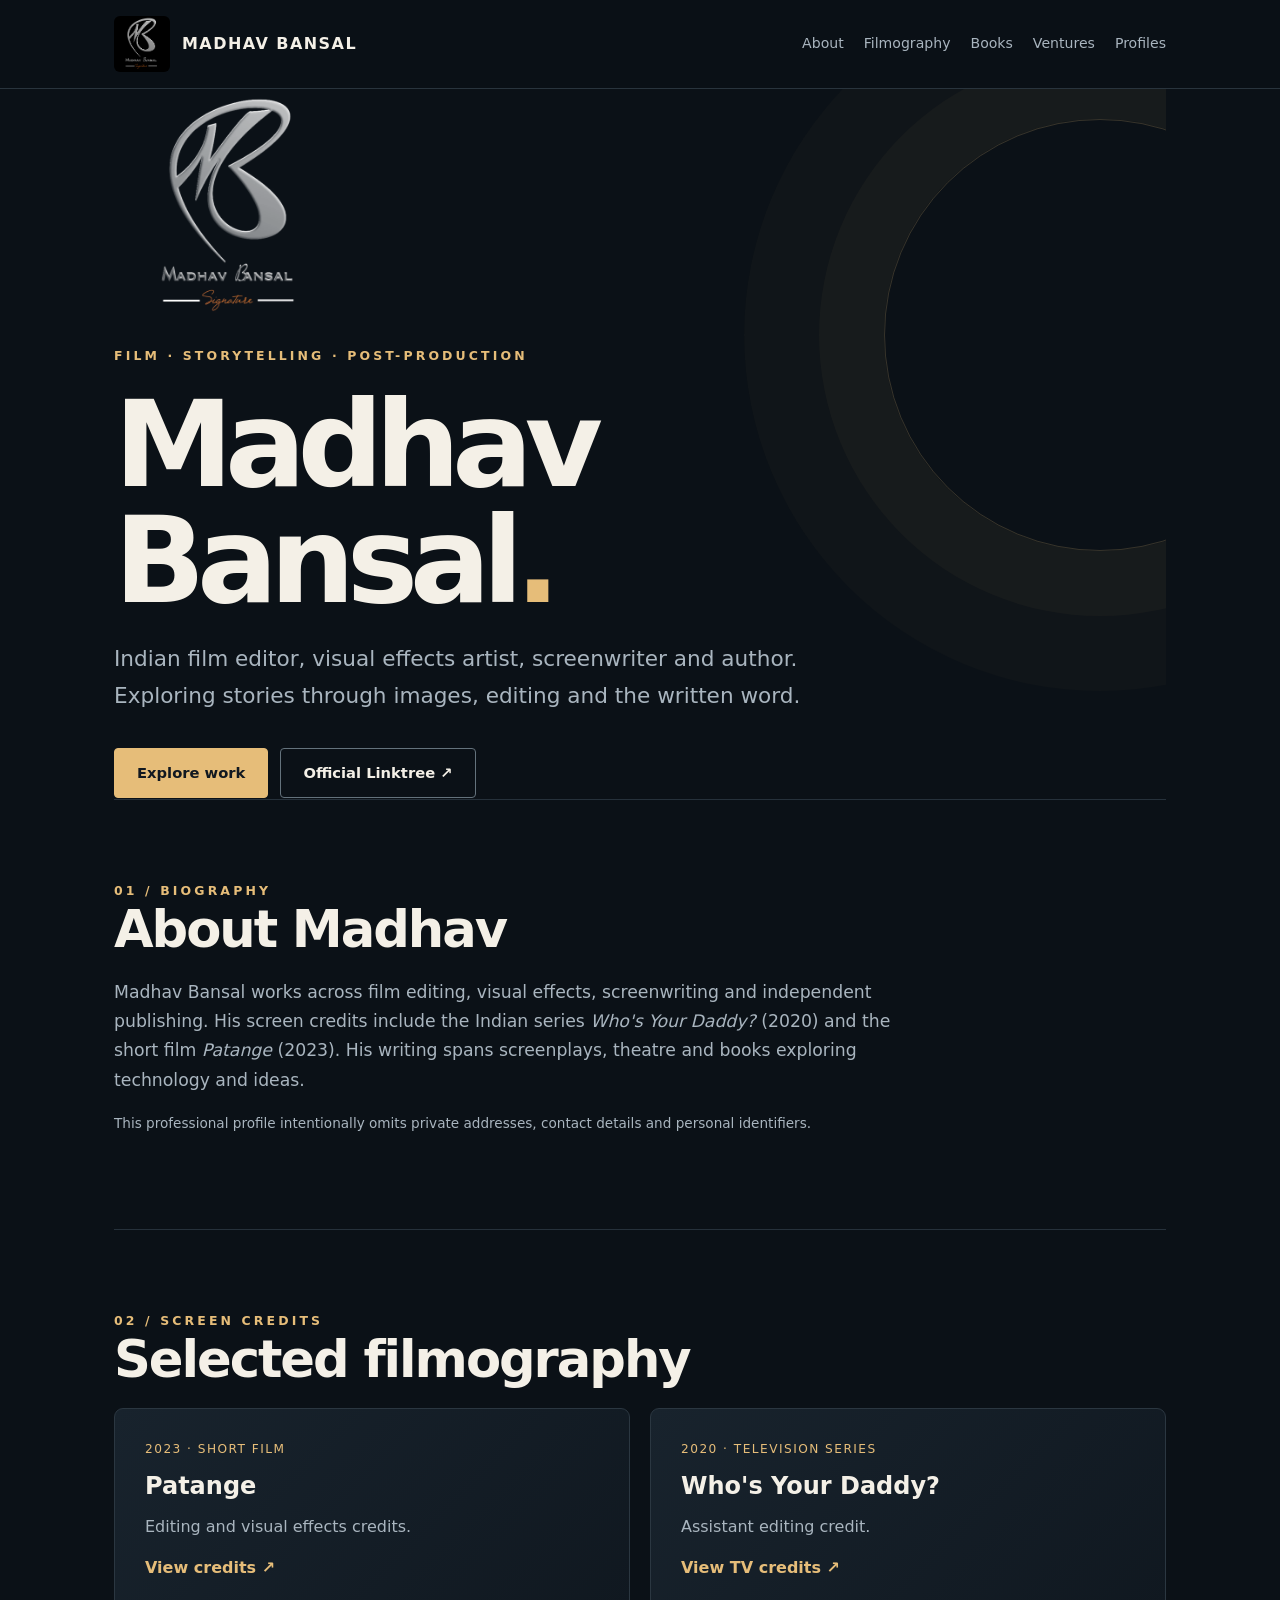
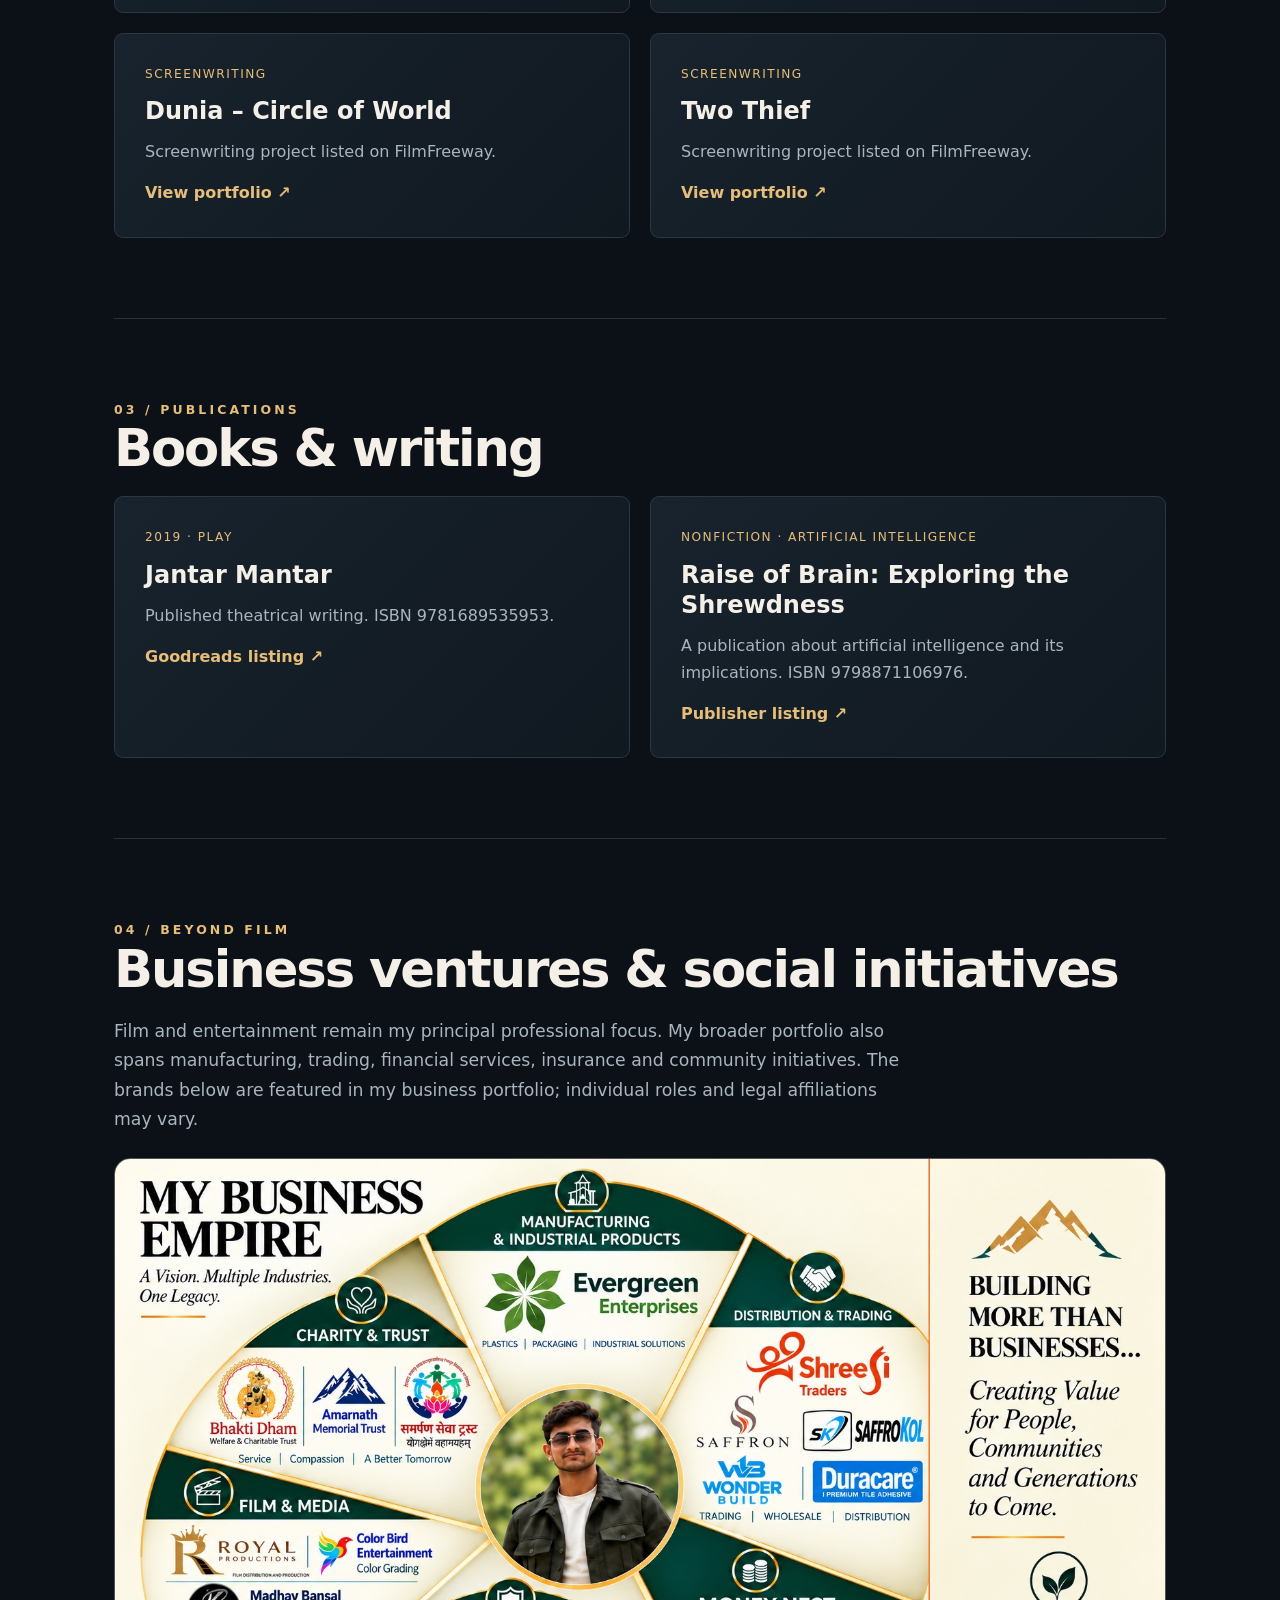
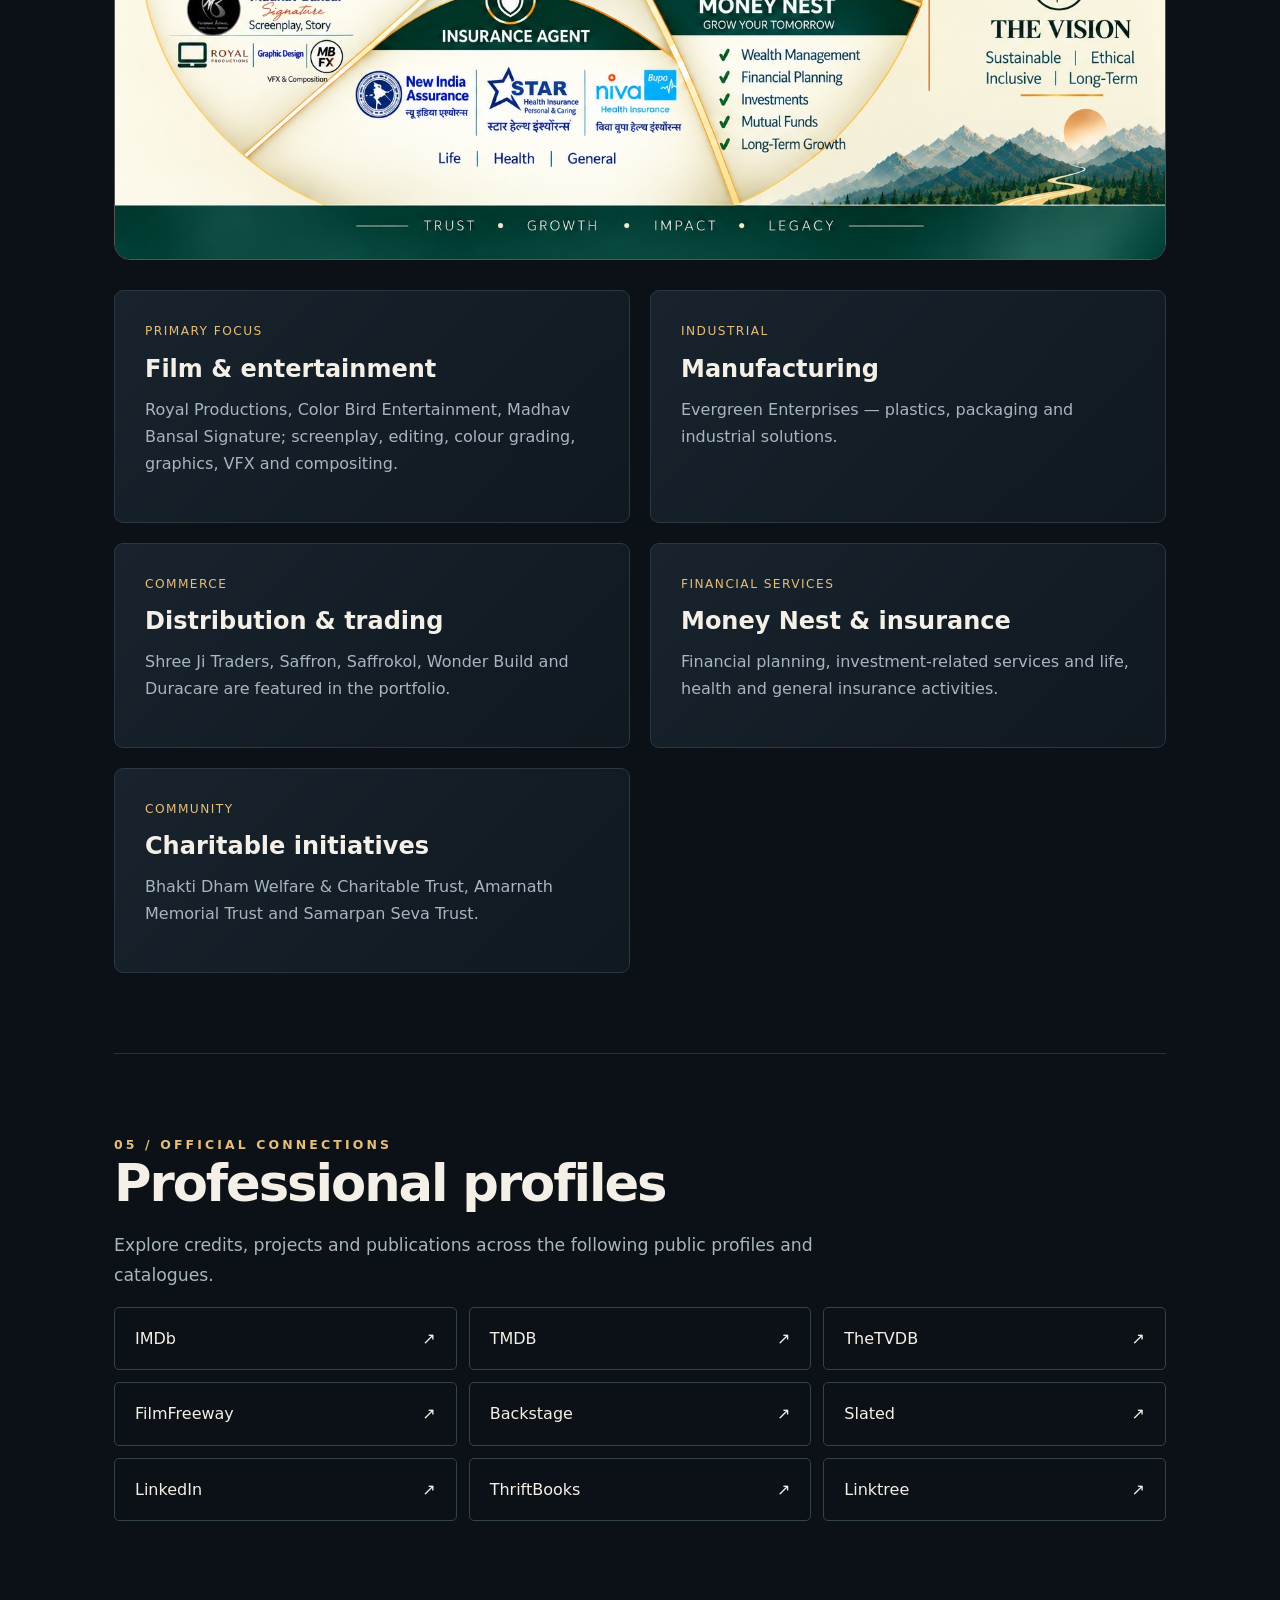
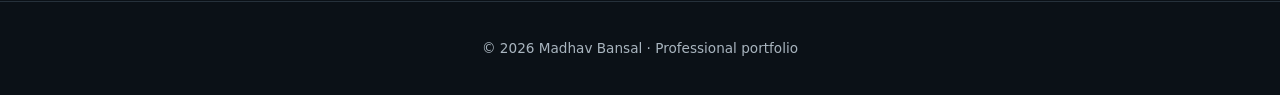
==== index.html @ 97512f1c "Publish Madhav Bansal professional website" ====
<!doctype html><html lang="en"><head><meta charset="utf-8"><meta name="viewport" content="width=device-width, initial-scale=1"><meta name="theme-color" content="#10151b"><meta name="description" content="Madhav Bansal is an Indian film editor, visual effects artist, screenwriter and author. Explore selected screen credits, books and professional profiles."><link rel="icon" type="image/webp" href="madhav-bansal-logo.webp"><meta property="og:image" content="madhav-bansal-logo.webp"><title>Madhav Bansal | Film Editor, VFX Artist & Author</title><meta property="og:title" content="Madhav Bansal | Film Editor & Author"><meta property="og:description" content="Official professional portfolio: filmography, writing, books and credits."><meta property="og:type" content="profile"><script type="application/ld+json">{"@context":"https://schema.org","@type":"ProfilePage","mainEntity":{"@type":"Person","name":"Madhav Bansal","description":"Indian film editor, visual effects artist, screenwriter and author","jobTitle":["Film Editor","Visual Effects Artist","Screenwriter","Author"],"sameAs":["https://linktr.ee/madhavbansal999","https://www.imdb.com/name/nm9398041/","https://www.themoviedb.org/person/4322766-madhav-bansal","https://thetvdb.com/people/9118574-madhav-bansal","https://filmfreeway.com/Madhavbansal999?preview=public","https://www.backstage.com/crew/madhavbansal999/","https://www.slated.com/people/108681","https://in.linkedin.com/in/madhavbansal999"]}}</script><style>:root{color-scheme:dark;--bg:#0b1117;--surface:#141d26;--ink:#f4f0e7;--muted:#a9b5bf;--gold:#e6bd79}*{box-sizing:border-box}html{scroll-behavior:smooth}body{margin:0;background:var(--bg);color:var(--ink);font-family:Inter,ui-sans-serif,system-ui,-apple-system,Segoe UI,sans-serif;line-height:1.7}a{color:inherit}header{border-bottom:1px solid #29343d;position:sticky;top:0;background:#0b1117ed;backdrop-filter:blur(14px);z-index:5}.nav{max-width:1100px;margin:auto;padding:16px 24px;display:flex;justify-content:space-between;align-items:center;gap:16px}.brand{font-weight:800;letter-spacing:.09em;text-decoration:none}.navlinks{display:flex;gap:20px;flex-wrap:wrap}.navlinks a{font-size:.88rem;text-decoration:none;color:var(--muted)}.navlinks a:hover,.link:hover{color:var(--gold)}main{max-width:1100px;margin:auto;padding:0 24px}.hero{min-height:610px;display:flex;align-items:center;position:relative;overflow:hidden}.hero:before{content:'';position:absolute;width:430px;height:430px;right:-150px;top:30px;border:1px solid #e6bd7933;border-radius:50%;box-shadow:0 0 0 65px #e6bd7909,0 0 0 140px #e6bd7905}.hero-content{position:relative;max-width:800px}.eyebrow{color:var(--gold);font-size:.78rem;letter-spacing:.25em;text-transform:uppercase;font-weight:700}h1{font-size:clamp(3.8rem,10vw,7.5rem);line-height:.97;letter-spacing:-.07em;margin:20px 0}h2{font-size:clamp(2rem,5vw,3.2rem);letter-spacing:-.04em;line-height:1.1;margin:0 0 20px}.lead{font-size:clamp(1.1rem,2vw,1.35rem);color:var(--muted);max-width:690px}.actions{display:flex;gap:12px;flex-wrap:wrap;margin-top:34px}.btn{display:inline-block;border:1px solid var(--gold);padding:11px 22px;border-radius:4px;text-decoration:none;font-weight:700;font-size:.92rem;background:var(--gold);color:#111820}.btn.secondary{background:transparent;color:var(--ink);border-color:#64727c}.section{padding:80px 0;border-top:1px solid #26313b}.intro{max-width:790px;color:var(--muted);font-size:1.08rem}.grid{display:grid;grid-template-columns:repeat(2,minmax(0,1fr));gap:20px}.card{padding:30px;border:1px solid #2b3741;background:linear-gradient(135deg,#18232d,#101820);border-radius:9px}.card .tag{font-size:.76rem;color:var(--gold);letter-spacing:.12em;text-transform:uppercase}.card h3{font-size:1.5rem;line-height:1.25;margin:12px 0}.card p{color:var(--muted);margin:0 0 14px}.link{color:var(--gold);text-decoration:none;font-weight:650}.profiles{display:grid;grid-template-columns:repeat(3,1fr);gap:12px}.profile{padding:17px 20px;border:1px solid #35414b;border-radius:5px;text-decoration:none;display:flex;justify-content:space-between;gap:8px}.profile:hover{border-color:var(--gold)}footer{padding:35px 24px;text-align:center;color:var(--muted);border-top:1px solid #26313b;font-size:.85rem}.note{font-size:.85rem;color:var(--muted)}@media(max-width:700px){.nav{align-items:flex-start;flex-direction:column}.navlinks{gap:12px}.hero{min-height:540px}.grid,.profiles{grid-template-columns:1fr}.section{padding:58px 0}.card{padding:22px}}.brand{display:flex;align-items:center;gap:12px}.nav-logo{width:56px;height:56px;object-fit:contain;border-radius:6px}.hero-logo{width:clamp(145px,24vw,235px);height:auto;display:block;margin-bottom:20px;mix-blend-mode:screen}.hero{min-height:710px}@media(max-width:700px){.hero{min-height:650px}.nav-logo{width:46px;height:46px}} </style></head><body><header><nav class="nav" aria-label="Main navigation"><a class="brand" href="#home"><img src="madhav-bansal-logo.webp" alt="Madhav Bansal signature logo" class="nav-logo"> <span>MADHAV BANSAL</span></a><div class="navlinks"><a href="#about">About</a><a href="#filmography">Filmography</a><a href="#books">Books</a><a href="#ventures">Ventures</a><a href="#profiles">Profiles</a></div></nav></header><main><section class="hero" id="home"><div class="hero-content"><img class="hero-logo" src="madhav-bansal-logo.webp" alt="Madhav Bansal official silver signature emblem"><div class="eyebrow">Film · Storytelling · Post-production</div><h1>Madhav<br>Bansal<span style="color:var(--gold)">.</span></h1><p class="lead">Indian film editor, visual effects artist, screenwriter and author. Exploring stories through images, editing and the written word.</p><div class="actions"><a class="btn" href="#filmography">Explore work</a><a class="btn secondary" href="https://linktr.ee/madhavbansal999" target="_blank" rel="noopener noreferrer">Official Linktree ↗</a></div></div></section><section class="section" id="about"><div class="eyebrow">01 / Biography</div><h2>About Madhav</h2><p class="intro">Madhav Bansal works across film editing, visual effects, screenwriting and independent publishing. His screen credits include the Indian series <em>Who's Your Daddy?</em> (2020) and the short film <em>Patange</em> (2023). His writing spans screenplays, theatre and books exploring technology and ideas.</p><p class="note">This professional profile intentionally omits private addresses, contact details and personal identifiers.</p></section><section class="section" id="filmography"><div class="eyebrow">02 / Screen credits</div><h2>Selected filmography</h2><div class="grid"><article class="card"><div class="tag">2023 · Short film</div><h3>Patange</h3><p>Editing and visual effects credits.</p><a class="link" href="https://www.imdb.com/name/nm9398041/" target="_blank" rel="noopener noreferrer">View credits ↗</a></article><article class="card"><div class="tag">2020 · Television series</div><h3>Who's Your Daddy?</h3><p>Assistant editing credit.</p><a class="link" href="https://thetvdb.com/people/9118574-madhav-bansal" target="_blank" rel="noopener noreferrer">View TV credits ↗</a></article><article class="card"><div class="tag">Screenwriting</div><h3>Dunia – Circle of World</h3><p>Screenwriting project listed on FilmFreeway.</p><a class="link" href="https://filmfreeway.com/Madhavbansal999?preview=public" target="_blank" rel="noopener noreferrer">View portfolio ↗</a></article><article class="card"><div class="tag">Screenwriting</div><h3>Two Thief</h3><p>Screenwriting project listed on FilmFreeway.</p><a class="link" href="https://filmfreeway.com/Madhavbansal999?preview=public" target="_blank" rel="noopener noreferrer">View portfolio ↗</a></article></div></section><section class="section" id="books"><div class="eyebrow">03 / Publications</div><h2>Books & writing</h2><div class="grid"><article class="card"><div class="tag">2019 · Play</div><h3>Jantar Mantar</h3><p>Published theatrical writing. ISBN 9781689535953.</p><a class="link" href="https://www.goodreads.com/book/show/98944821-jantar-mantar" target="_blank" rel="noopener noreferrer">Goodreads listing ↗</a></article><article class="card"><div class="tag">Nonfiction · Artificial intelligence</div><h3>Raise of Brain: Exploring the Shrewdness</h3><p>A publication about artificial intelligence and its implications. ISBN 9798871106976.</p><a class="link" href="https://www.lulu.com/shop/madhav-bansal-and-madhav-bansal/raise-of-brain/paperback/product-65rk7vm.html" target="_blank" rel="noopener noreferrer">Publisher listing ↗</a></article></div></section><section class="section" id="ventures"><div class="eyebrow">04 / Beyond film</div><h2>Business ventures &amp; social initiatives</h2><p class="intro">Film and entertainment remain my principal professional focus. My broader portfolio also spans manufacturing, trading, financial services, insurance and community initiatives. The brands below are featured in my business portfolio; individual roles and legal affiliations may vary.</p><img src="business-portfolio.jpg" alt="Madhav Bansal business portfolio overview, including film and entertainment, manufacturing, trading, financial services, insurance and charitable initiatives" loading="lazy" style="display:block;width:100%;height:auto;border-radius:16px;margin:24px 0 30px;border:1px solid #555"><div class="grid"><article class="card"><div class="tag">Primary focus</div><h3>Film &amp; entertainment</h3><p>Royal Productions, Color Bird Entertainment, Madhav Bansal Signature; screenplay, editing, colour grading, graphics, VFX and compositing.</p></article><article class="card"><div class="tag">Industrial</div><h3>Manufacturing</h3><p>Evergreen Enterprises — plastics, packaging and industrial solutions.</p></article><article class="card"><div class="tag">Commerce</div><h3>Distribution &amp; trading</h3><p>Shree Ji Traders, Saffron, Saffrokol, Wonder Build and Duracare are featured in the portfolio.</p></article><article class="card"><div class="tag">Financial services</div><h3>Money Nest &amp; insurance</h3><p>Financial planning, investment-related services and life, health and general insurance activities.</p></article><article class="card"><div class="tag">Community</div><h3>Charitable initiatives</h3><p>Bhakti Dham Welfare &amp; Charitable Trust, Amarnath Memorial Trust and Samarpan Seva Trust.</p></article></div></section><section class="section" id="profiles"><div class="eyebrow">05 / Official connections</div><h2>Professional profiles</h2><p class="intro">Explore credits, projects and publications across the following public profiles and catalogues.</p><div class="profiles"><a class="profile" href="https://www.imdb.com/name/nm9398041/">IMDb <span>↗</span></a><a class="profile" href="https://www.themoviedb.org/person/4322766-madhav-bansal">TMDB <span>↗</span></a><a class="profile" href="https://thetvdb.com/people/9118574-madhav-bansal">TheTVDB <span>↗</span></a><a class="profile" href="https://filmfreeway.com/Madhavbansal999?preview=public">FilmFreeway <span>↗</span></a><a class="profile" href="https://www.backstage.com/crew/madhavbansal999/">Backstage <span>↗</span></a><a class="profile" href="https://www.slated.com/people/108681">Slated <span>↗</span></a><a class="profile" href="https://in.linkedin.com/in/madhavbansal999">LinkedIn <span>↗</span></a><a class="profile" href="https://www.thriftbooks.com/a/madhav-bansal/5853963/">ThriftBooks <span>↗</span></a><a class="profile" href="https://linktr.ee/madhavbansal999">Linktree <span>↗</span></a></div></section></main><footer>© <span id="year">2026</span> Madhav Bansal · Professional portfolio</footer><script>document.getElementById('year').textContent=new Date().getFullYear()</script></body></html>
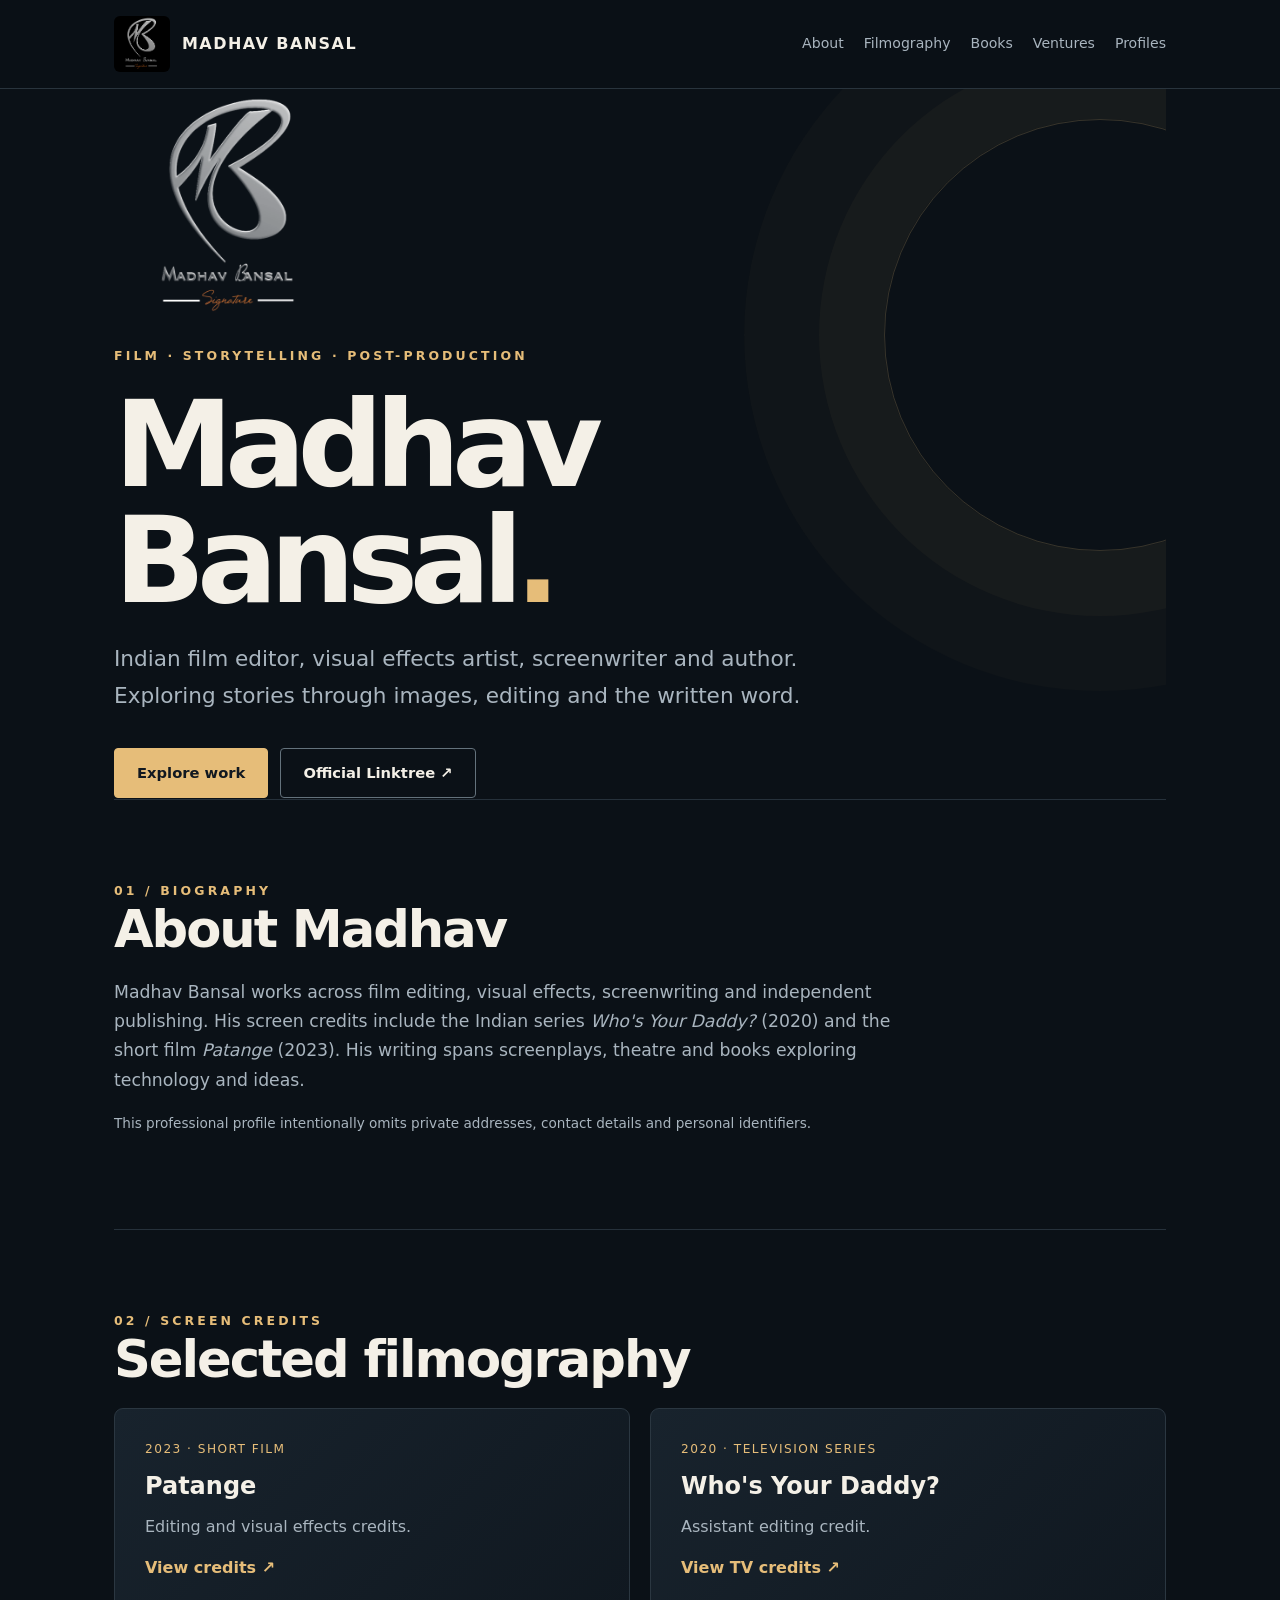
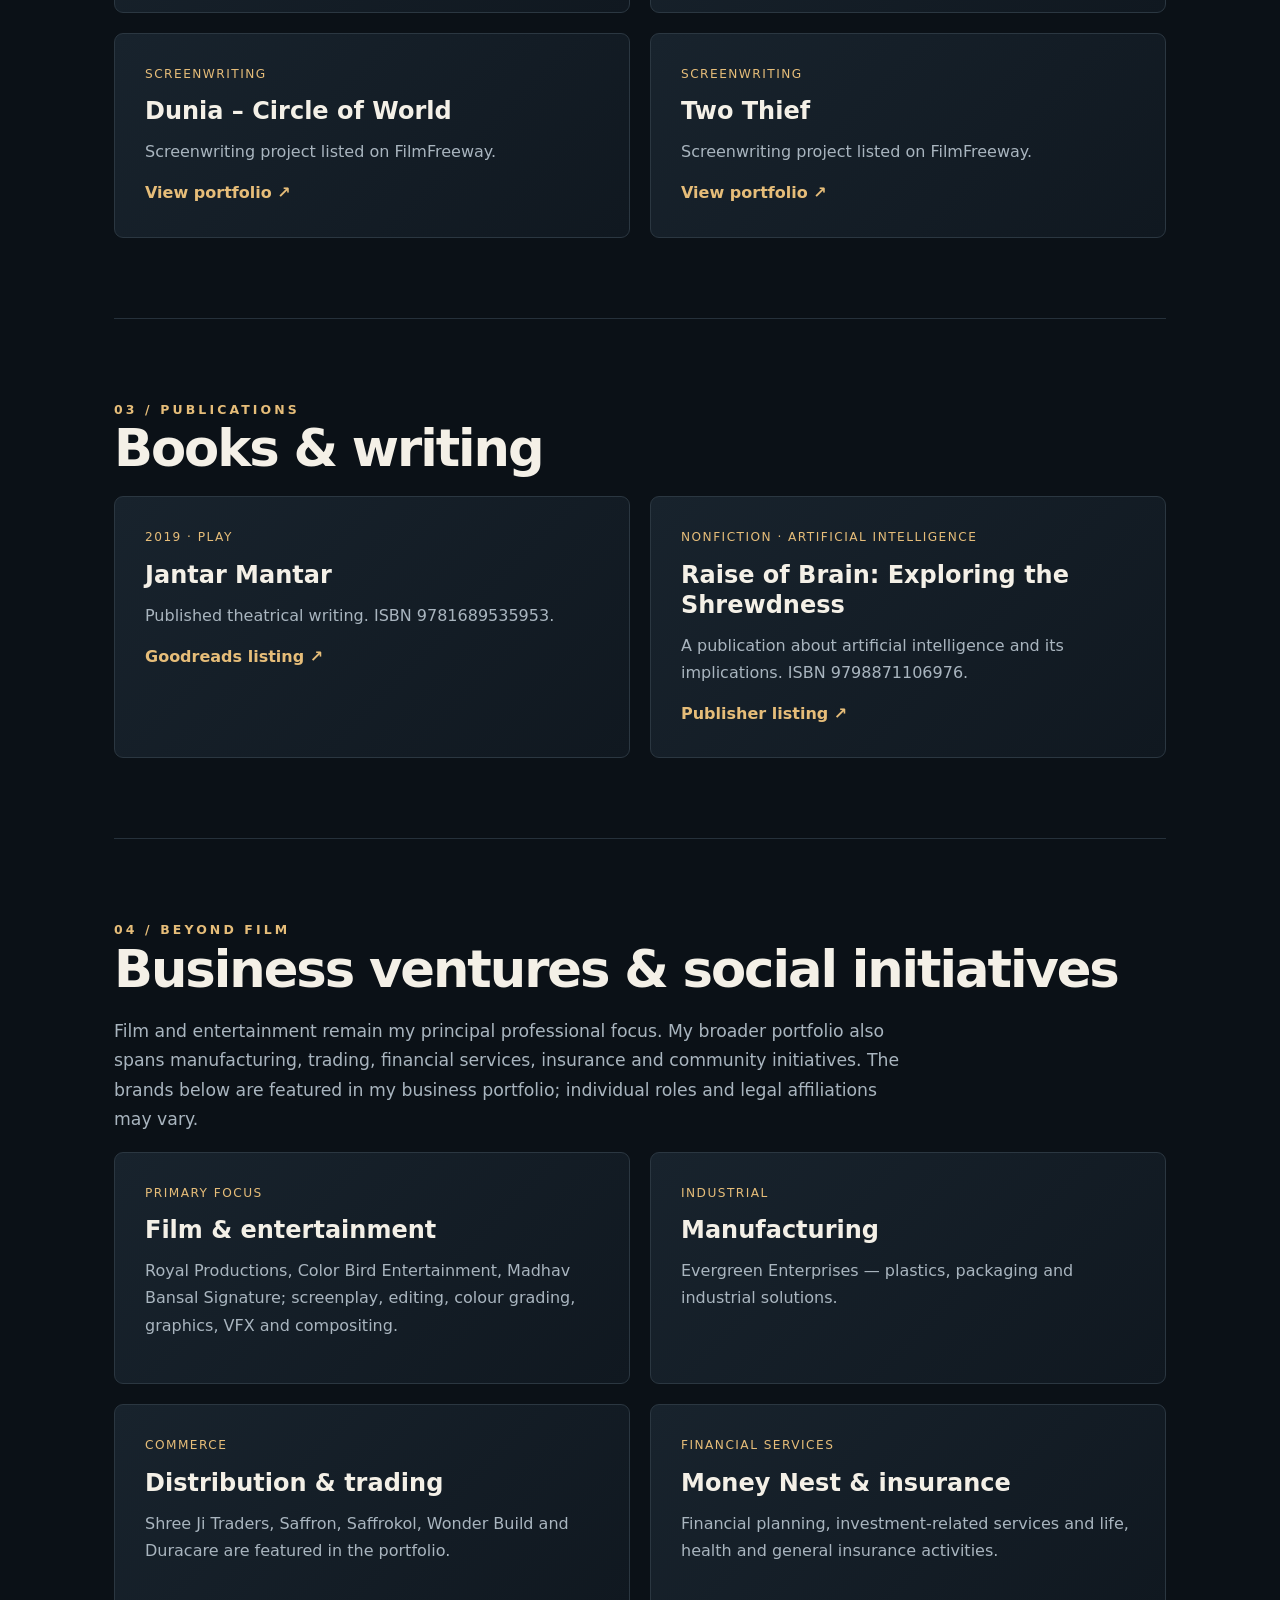
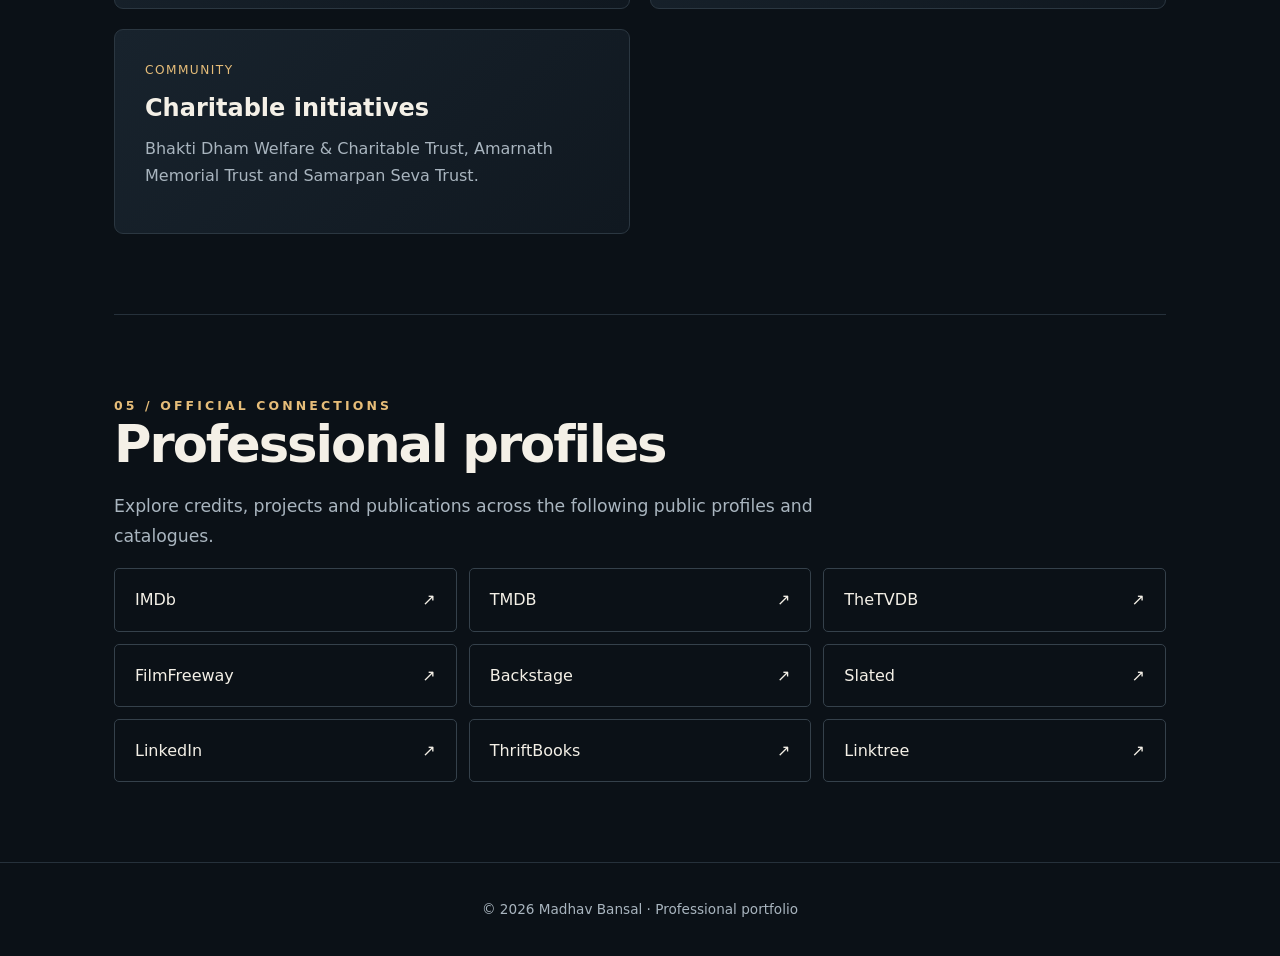
==== commit 893464f4: "Remove image from business ventures section" ====
--- a/index.html
+++ b/index.html
@@ -1 +1 @@
-<!doctype html><html lang="en"><head><meta charset="utf-8"><meta name="viewport" content="width=device-width, initial-scale=1"><meta name="theme-color" content="#10151b"><meta name="description" content="Madhav Bansal is an Indian film editor, visual effects artist, screenwriter and author. Explore selected screen credits, books and professional profiles."><link rel="icon" type="image/webp" href="madhav-bansal-logo.webp"><meta property="og:image" content="madhav-bansal-logo.webp"><title>Madhav Bansal | Film Editor, VFX Artist & Author</title><meta property="og:title" content="Madhav Bansal | Film Editor & Author"><meta property="og:description" content="Official professional portfolio: filmography, writing, books and credits."><meta property="og:type" content="profile"><script type="application/ld+json">{"@context":"https://schema.org","@type":"ProfilePage","mainEntity":{"@type":"Person","name":"Madhav Bansal","description":"Indian film editor, visual effects artist, screenwriter and author","jobTitle":["Film Editor","Visual Effects Artist","Screenwriter","Author"],"sameAs":["https://linktr.ee/madhavbansal999","https://www.imdb.com/name/nm9398041/","https://www.themoviedb.org/person/4322766-madhav-bansal","https://thetvdb.com/people/9118574-madhav-bansal","https://filmfreeway.com/Madhavbansal999?preview=public","https://www.backstage.com/crew/madhavbansal999/","https://www.slated.com/people/108681","https://in.linkedin.com/in/madhavbansal999"]}}</script><style>:root{color-scheme:dark;--bg:#0b1117;--surface:#141d26;--ink:#f4f0e7;--muted:#a9b5bf;--gold:#e6bd79}*{box-sizing:border-box}html{scroll-behavior:smooth}body{margin:0;background:var(--bg);color:var(--ink);font-family:Inter,ui-sans-serif,system-ui,-apple-system,Segoe UI,sans-serif;line-height:1.7}a{color:inherit}header{border-bottom:1px solid #29343d;position:sticky;top:0;background:#0b1117ed;backdrop-filter:blur(14px);z-index:5}.nav{max-width:1100px;margin:auto;padding:16px 24px;display:flex;justify-content:space-between;align-items:center;gap:16px}.brand{font-weight:800;letter-spacing:.09em;text-decoration:none}.navlinks{display:flex;gap:20px;flex-wrap:wrap}.navlinks a{font-size:.88rem;text-decoration:none;color:var(--muted)}.navlinks a:hover,.link:hover{color:var(--gold)}main{max-width:1100px;margin:auto;padding:0 24px}.hero{min-height:610px;display:flex;align-items:center;position:relative;overflow:hidden}.hero:before{content:'';position:absolute;width:430px;height:430px;right:-150px;top:30px;border:1px solid #e6bd7933;border-radius:50%;box-shadow:0 0 0 65px #e6bd7909,0 0 0 140px #e6bd7905}.hero-content{position:relative;max-width:800px}.eyebrow{color:var(--gold);font-size:.78rem;letter-spacing:.25em;text-transform:uppercase;font-weight:700}h1{font-size:clamp(3.8rem,10vw,7.5rem);line-height:.97;letter-spacing:-.07em;margin:20px 0}h2{font-size:clamp(2rem,5vw,3.2rem);letter-spacing:-.04em;line-height:1.1;margin:0 0 20px}.lead{font-size:clamp(1.1rem,2vw,1.35rem);color:var(--muted);max-width:690px}.actions{display:flex;gap:12px;flex-wrap:wrap;margin-top:34px}.btn{display:inline-block;border:1px solid var(--gold);padding:11px 22px;border-radius:4px;text-decoration:none;font-weight:700;font-size:.92rem;background:var(--gold);color:#111820}.btn.secondary{background:transparent;color:var(--ink);border-color:#64727c}.section{padding:80px 0;border-top:1px solid #26313b}.intro{max-width:790px;color:var(--muted);font-size:1.08rem}.grid{display:grid;grid-template-columns:repeat(2,minmax(0,1fr));gap:20px}.card{padding:30px;border:1px solid #2b3741;background:linear-gradient(135deg,#18232d,#101820);border-radius:9px}.card .tag{font-size:.76rem;color:var(--gold);letter-spacing:.12em;text-transform:uppercase}.card h3{font-size:1.5rem;line-height:1.25;margin:12px 0}.card p{color:var(--muted);margin:0 0 14px}.link{color:var(--gold);text-decoration:none;font-weight:650}.profiles{display:grid;grid-template-columns:repeat(3,1fr);gap:12px}.profile{padding:17px 20px;border:1px solid #35414b;border-radius:5px;text-decoration:none;display:flex;justify-content:space-between;gap:8px}.profile:hover{border-color:var(--gold)}footer{padding:35px 24px;text-align:center;color:var(--muted);border-top:1px solid #26313b;font-size:.85rem}.note{font-size:.85rem;color:var(--muted)}@media(max-width:700px){.nav{align-items:flex-start;flex-direction:column}.navlinks{gap:12px}.hero{min-height:540px}.grid,.profiles{grid-template-columns:1fr}.section{padding:58px 0}.card{padding:22px}}.brand{display:flex;align-items:center;gap:12px}.nav-logo{width:56px;height:56px;object-fit:contain;border-radius:6px}.hero-logo{width:clamp(145px,24vw,235px);height:auto;display:block;margin-bottom:20px;mix-blend-mode:screen}.hero{min-height:710px}@media(max-width:700px){.hero{min-height:650px}.nav-logo{width:46px;height:46px}} </style></head><body><header><nav class="nav" aria-label="Main navigation"><a class="brand" href="#home"><img src="madhav-bansal-logo.webp" alt="Madhav Bansal signature logo" class="nav-logo"> <span>MADHAV BANSAL</span></a><div class="navlinks"><a href="#about">About</a><a href="#filmography">Filmography</a><a href="#books">Books</a><a href="#ventures">Ventures</a><a href="#profiles">Profiles</a></div></nav></header><main><section class="hero" id="home"><div class="hero-content"><img class="hero-logo" src="madhav-bansal-logo.webp" alt="Madhav Bansal official silver signature emblem"><div class="eyebrow">Film · Storytelling · Post-production</div><h1>Madhav<br>Bansal<span style="color:var(--gold)">.</span></h1><p class="lead">Indian film editor, visual effects artist, screenwriter and author. Exploring stories through images, editing and the written word.</p><div class="actions"><a class="btn" href="#filmography">Explore work</a><a class="btn secondary" href="https://linktr.ee/madhavbansal999" target="_blank" rel="noopener noreferrer">Official Linktree ↗</a></div></div></section><section class="section" id="about"><div class="eyebrow">01 / Biography</div><h2>About Madhav</h2><p class="intro">Madhav Bansal works across film editing, visual effects, screenwriting and independent publishing. His screen credits include the Indian series <em>Who's Your Daddy?</em> (2020) and the short film <em>Patange</em> (2023). His writing spans screenplays, theatre and books exploring technology and ideas.</p><p class="note">This professional profile intentionally omits private addresses, contact details and personal identifiers.</p></section><section class="section" id="filmography"><div class="eyebrow">02 / Screen credits</div><h2>Selected filmography</h2><div class="grid"><article class="card"><div class="tag">2023 · Short film</div><h3>Patange</h3><p>Editing and visual effects credits.</p><a class="link" href="https://www.imdb.com/name/nm9398041/" target="_blank" rel="noopener noreferrer">View credits ↗</a></article><article class="card"><div class="tag">2020 · Television series</div><h3>Who's Your Daddy?</h3><p>Assistant editing credit.</p><a class="link" href="https://thetvdb.com/people/9118574-madhav-bansal" target="_blank" rel="noopener noreferrer">View TV credits ↗</a></article><article class="card"><div class="tag">Screenwriting</div><h3>Dunia – Circle of World</h3><p>Screenwriting project listed on FilmFreeway.</p><a class="link" href="https://filmfreeway.com/Madhavbansal999?preview=public" target="_blank" rel="noopener noreferrer">View portfolio ↗</a></article><article class="card"><div class="tag">Screenwriting</div><h3>Two Thief</h3><p>Screenwriting project listed on FilmFreeway.</p><a class="link" href="https://filmfreeway.com/Madhavbansal999?preview=public" target="_blank" rel="noopener noreferrer">View portfolio ↗</a></article></div></section><section class="section" id="books"><div class="eyebrow">03 / Publications</div><h2>Books & writing</h2><div class="grid"><article class="card"><div class="tag">2019 · Play</div><h3>Jantar Mantar</h3><p>Published theatrical writing. ISBN 9781689535953.</p><a class="link" href="https://www.goodreads.com/book/show/98944821-jantar-mantar" target="_blank" rel="noopener noreferrer">Goodreads listing ↗</a></article><article class="card"><div class="tag">Nonfiction · Artificial intelligence</div><h3>Raise of Brain: Exploring the Shrewdness</h3><p>A publication about artificial intelligence and its implications. ISBN 9798871106976.</p><a class="link" href="https://www.lulu.com/shop/madhav-bansal-and-madhav-bansal/raise-of-brain/paperback/product-65rk7vm.html" target="_blank" rel="noopener noreferrer">Publisher listing ↗</a></article></div></section><section class="section" id="ventures"><div class="eyebrow">04 / Beyond film</div><h2>Business ventures &amp; social initiatives</h2><p class="intro">Film and entertainment remain my principal professional focus. My broader portfolio also spans manufacturing, trading, financial services, insurance and community initiatives. The brands below are featured in my business portfolio; individual roles and legal affiliations may vary.</p><img src="business-portfolio.jpg" alt="Madhav Bansal business portfolio overview, including film and entertainment, manufacturing, trading, financial services, insurance and charitable initiatives" loading="lazy" style="display:block;width:100%;height:auto;border-radius:16px;margin:24px 0 30px;border:1px solid #555"><div class="grid"><article class="card"><div class="tag">Primary focus</div><h3>Film &amp; entertainment</h3><p>Royal Productions, Color Bird Entertainment, Madhav Bansal Signature; screenplay, editing, colour grading, graphics, VFX and compositing.</p></article><article class="card"><div class="tag">Industrial</div><h3>Manufacturing</h3><p>Evergreen Enterprises — plastics, packaging and industrial solutions.</p></article><article class="card"><div class="tag">Commerce</div><h3>Distribution &amp; trading</h3><p>Shree Ji Traders, Saffron, Saffrokol, Wonder Build and Duracare are featured in the portfolio.</p></article><article class="card"><div class="tag">Financial services</div><h3>Money Nest &amp; insurance</h3><p>Financial planning, investment-related services and life, health and general insurance activities.</p></article><article class="card"><div class="tag">Community</div><h3>Charitable initiatives</h3><p>Bhakti Dham Welfare &amp; Charitable Trust, Amarnath Memorial Trust and Samarpan Seva Trust.</p></article></div></section><section class="section" id="profiles"><div class="eyebrow">05 / Official connections</div><h2>Professional profiles</h2><p class="intro">Explore credits, projects and publications across the following public profiles and catalogues.</p><div class="profiles"><a class="profile" href="https://www.imdb.com/name/nm9398041/">IMDb <span>↗</span></a><a class="profile" href="https://www.themoviedb.org/person/4322766-madhav-bansal">TMDB <span>↗</span></a><a class="profile" href="https://thetvdb.com/people/9118574-madhav-bansal">TheTVDB <span>↗</span></a><a class="profile" href="https://filmfreeway.com/Madhavbansal999?preview=public">FilmFreeway <span>↗</span></a><a class="profile" href="https://www.backstage.com/crew/madhavbansal999/">Backstage <span>↗</span></a><a class="profile" href="https://www.slated.com/people/108681">Slated <span>↗</span></a><a class="profile" href="https://in.linkedin.com/in/madhavbansal999">LinkedIn <span>↗</span></a><a class="profile" href="https://www.thriftbooks.com/a/madhav-bansal/5853963/">ThriftBooks <span>↗</span></a><a class="profile" href="https://linktr.ee/madhavbansal999">Linktree <span>↗</span></a></div></section></main><footer>© <span id="year">2026</span> Madhav Bansal · Professional portfolio</footer><script>document.getElementById('year').textContent=new Date().getFullYear()</script></body></html>
+<!doctype html><html lang="en"><head><meta charset="utf-8"><meta name="viewport" content="width=device-width, initial-scale=1"><meta name="theme-color" content="#10151b"><meta name="description" content="Madhav Bansal is an Indian film editor, visual effects artist, screenwriter and author. Explore selected screen credits, books and professional profiles."><link rel="icon" type="image/webp" href="madhav-bansal-logo.webp"><meta property="og:image" content="madhav-bansal-logo.webp"><title>Madhav Bansal | Film Editor, VFX Artist & Author</title><meta property="og:title" content="Madhav Bansal | Film Editor & Author"><meta property="og:description" content="Official professional portfolio: filmography, writing, books and credits."><meta property="og:type" content="profile"><script type="application/ld+json">{"@context":"https://schema.org","@type":"ProfilePage","mainEntity":{"@type":"Person","name":"Madhav Bansal","description":"Indian film editor, visual effects artist, screenwriter and author","jobTitle":["Film Editor","Visual Effects Artist","Screenwriter","Author"],"sameAs":["https://linktr.ee/madhavbansal999","https://www.imdb.com/name/nm9398041/","https://www.themoviedb.org/person/4322766-madhav-bansal","https://thetvdb.com/people/9118574-madhav-bansal","https://filmfreeway.com/Madhavbansal999?preview=public","https://www.backstage.com/crew/madhavbansal999/","https://www.slated.com/people/108681","https://in.linkedin.com/in/madhavbansal999"]}}</script><style>:root{color-scheme:dark;--bg:#0b1117;--surface:#141d26;--ink:#f4f0e7;--muted:#a9b5bf;--gold:#e6bd79}*{box-sizing:border-box}html{scroll-behavior:smooth}body{margin:0;background:var(--bg);color:var(--ink);font-family:Inter,ui-sans-serif,system-ui,-apple-system,Segoe UI,sans-serif;line-height:1.7}a{color:inherit}header{border-bottom:1px solid #29343d;position:sticky;top:0;background:#0b1117ed;backdrop-filter:blur(14px);z-index:5}.nav{max-width:1100px;margin:auto;padding:16px 24px;display:flex;justify-content:space-between;align-items:center;gap:16px}.brand{font-weight:800;letter-spacing:.09em;text-decoration:none}.navlinks{display:flex;gap:20px;flex-wrap:wrap}.navlinks a{font-size:.88rem;text-decoration:none;color:var(--muted)}.navlinks a:hover,.link:hover{color:var(--gold)}main{max-width:1100px;margin:auto;padding:0 24px}.hero{min-height:610px;display:flex;align-items:center;position:relative;overflow:hidden}.hero:before{content:'';position:absolute;width:430px;height:430px;right:-150px;top:30px;border:1px solid #e6bd7933;border-radius:50%;box-shadow:0 0 0 65px #e6bd7909,0 0 0 140px #e6bd7905}.hero-content{position:relative;max-width:800px}.eyebrow{color:var(--gold);font-size:.78rem;letter-spacing:.25em;text-transform:uppercase;font-weight:700}h1{font-size:clamp(3.8rem,10vw,7.5rem);line-height:.97;letter-spacing:-.07em;margin:20px 0}h2{font-size:clamp(2rem,5vw,3.2rem);letter-spacing:-.04em;line-height:1.1;margin:0 0 20px}.lead{font-size:clamp(1.1rem,2vw,1.35rem);color:var(--muted);max-width:690px}.actions{display:flex;gap:12px;flex-wrap:wrap;margin-top:34px}.btn{display:inline-block;border:1px solid var(--gold);padding:11px 22px;border-radius:4px;text-decoration:none;font-weight:700;font-size:.92rem;background:var(--gold);color:#111820}.btn.secondary{background:transparent;color:var(--ink);border-color:#64727c}.section{padding:80px 0;border-top:1px solid #26313b}.intro{max-width:790px;color:var(--muted);font-size:1.08rem}.grid{display:grid;grid-template-columns:repeat(2,minmax(0,1fr));gap:20px}.card{padding:30px;border:1px solid #2b3741;background:linear-gradient(135deg,#18232d,#101820);border-radius:9px}.card .tag{font-size:.76rem;color:var(--gold);letter-spacing:.12em;text-transform:uppercase}.card h3{font-size:1.5rem;line-height:1.25;margin:12px 0}.card p{color:var(--muted);margin:0 0 14px}.link{color:var(--gold);text-decoration:none;font-weight:650}.profiles{display:grid;grid-template-columns:repeat(3,1fr);gap:12px}.profile{padding:17px 20px;border:1px solid #35414b;border-radius:5px;text-decoration:none;display:flex;justify-content:space-between;gap:8px}.profile:hover{border-color:var(--gold)}footer{padding:35px 24px;text-align:center;color:var(--muted);border-top:1px solid #26313b;font-size:.85rem}.note{font-size:.85rem;color:var(--muted)}@media(max-width:700px){.nav{align-items:flex-start;flex-direction:column}.navlinks{gap:12px}.hero{min-height:540px}.grid,.profiles{grid-template-columns:1fr}.section{padding:58px 0}.card{padding:22px}}.brand{display:flex;align-items:center;gap:12px}.nav-logo{width:56px;height:56px;object-fit:contain;border-radius:6px}.hero-logo{width:clamp(145px,24vw,235px);height:auto;display:block;margin-bottom:20px;mix-blend-mode:screen}.hero{min-height:710px}@media(max-width:700px){.hero{min-height:650px}.nav-logo{width:46px;height:46px}} </style></head><body><header><nav class="nav" aria-label="Main navigation"><a class="brand" href="#home"><img src="madhav-bansal-logo.webp" alt="Madhav Bansal signature logo" class="nav-logo"> <span>MADHAV BANSAL</span></a><div class="navlinks"><a href="#about">About</a><a href="#filmography">Filmography</a><a href="#books">Books</a><a href="#ventures">Ventures</a><a href="#profiles">Profiles</a></div></nav></header><main><section class="hero" id="home"><div class="hero-content"><img class="hero-logo" src="madhav-bansal-logo.webp" alt="Madhav Bansal official silver signature emblem"><div class="eyebrow">Film · Storytelling · Post-production</div><h1>Madhav<br>Bansal<span style="color:var(--gold)">.</span></h1><p class="lead">Indian film editor, visual effects artist, screenwriter and author. Exploring stories through images, editing and the written word.</p><div class="actions"><a class="btn" href="#filmography">Explore work</a><a class="btn secondary" href="https://linktr.ee/madhavbansal999" target="_blank" rel="noopener noreferrer">Official Linktree ↗</a></div></div></section><section class="section" id="about"><div class="eyebrow">01 / Biography</div><h2>About Madhav</h2><p class="intro">Madhav Bansal works across film editing, visual effects, screenwriting and independent publishing. His screen credits include the Indian series <em>Who's Your Daddy?</em> (2020) and the short film <em>Patange</em> (2023). His writing spans screenplays, theatre and books exploring technology and ideas.</p><p class="note">This professional profile intentionally omits private addresses, contact details and personal identifiers.</p></section><section class="section" id="filmography"><div class="eyebrow">02 / Screen credits</div><h2>Selected filmography</h2><div class="grid"><article class="card"><div class="tag">2023 · Short film</div><h3>Patange</h3><p>Editing and visual effects credits.</p><a class="link" href="https://www.imdb.com/name/nm9398041/" target="_blank" rel="noopener noreferrer">View credits ↗</a></article><article class="card"><div class="tag">2020 · Television series</div><h3>Who's Your Daddy?</h3><p>Assistant editing credit.</p><a class="link" href="https://thetvdb.com/people/9118574-madhav-bansal" target="_blank" rel="noopener noreferrer">View TV credits ↗</a></article><article class="card"><div class="tag">Screenwriting</div><h3>Dunia – Circle of World</h3><p>Screenwriting project listed on FilmFreeway.</p><a class="link" href="https://filmfreeway.com/Madhavbansal999?preview=public" target="_blank" rel="noopener noreferrer">View portfolio ↗</a></article><article class="card"><div class="tag">Screenwriting</div><h3>Two Thief</h3><p>Screenwriting project listed on FilmFreeway.</p><a class="link" href="https://filmfreeway.com/Madhavbansal999?preview=public" target="_blank" rel="noopener noreferrer">View portfolio ↗</a></article></div></section><section class="section" id="books"><div class="eyebrow">03 / Publications</div><h2>Books & writing</h2><div class="grid"><article class="card"><div class="tag">2019 · Play</div><h3>Jantar Mantar</h3><p>Published theatrical writing. ISBN 9781689535953.</p><a class="link" href="https://www.goodreads.com/book/show/98944821-jantar-mantar" target="_blank" rel="noopener noreferrer">Goodreads listing ↗</a></article><article class="card"><div class="tag">Nonfiction · Artificial intelligence</div><h3>Raise of Brain: Exploring the Shrewdness</h3><p>A publication about artificial intelligence and its implications. ISBN 9798871106976.</p><a class="link" href="https://www.lulu.com/shop/madhav-bansal-and-madhav-bansal/raise-of-brain/paperback/product-65rk7vm.html" target="_blank" rel="noopener noreferrer">Publisher listing ↗</a></article></div></section><section class="section" id="ventures"><div class="eyebrow">04 / Beyond film</div><h2>Business ventures &amp; social initiatives</h2><p class="intro">Film and entertainment remain my principal professional focus. My broader portfolio also spans manufacturing, trading, financial services, insurance and community initiatives. The brands below are featured in my business portfolio; individual roles and legal affiliations may vary.</p><div class="grid"><article class="card"><div class="tag">Primary focus</div><h3>Film &amp; entertainment</h3><p>Royal Productions, Color Bird Entertainment, Madhav Bansal Signature; screenplay, editing, colour grading, graphics, VFX and compositing.</p></article><article class="card"><div class="tag">Industrial</div><h3>Manufacturing</h3><p>Evergreen Enterprises — plastics, packaging and industrial solutions.</p></article><article class="card"><div class="tag">Commerce</div><h3>Distribution &amp; trading</h3><p>Shree Ji Traders, Saffron, Saffrokol, Wonder Build and Duracare are featured in the portfolio.</p></article><article class="card"><div class="tag">Financial services</div><h3>Money Nest &amp; insurance</h3><p>Financial planning, investment-related services and life, health and general insurance activities.</p></article><article class="card"><div class="tag">Community</div><h3>Charitable initiatives</h3><p>Bhakti Dham Welfare &amp; Charitable Trust, Amarnath Memorial Trust and Samarpan Seva Trust.</p></article></div></section><section class="section" id="profiles"><div class="eyebrow">05 / Official connections</div><h2>Professional profiles</h2><p class="intro">Explore credits, projects and publications across the following public profiles and catalogues.</p><div class="profiles"><a class="profile" href="https://www.imdb.com/name/nm9398041/">IMDb <span>↗</span></a><a class="profile" href="https://www.themoviedb.org/person/4322766-madhav-bansal">TMDB <span>↗</span></a><a class="profile" href="https://thetvdb.com/people/9118574-madhav-bansal">TheTVDB <span>↗</span></a><a class="profile" href="https://filmfreeway.com/Madhavbansal999?preview=public">FilmFreeway <span>↗</span></a><a class="profile" href="https://www.backstage.com/crew/madhavbansal999/">Backstage <span>↗</span></a><a class="profile" href="https://www.slated.com/people/108681">Slated <span>↗</span></a><a class="profile" href="https://in.linkedin.com/in/madhavbansal999">LinkedIn <span>↗</span></a><a class="profile" href="https://www.thriftbooks.com/a/madhav-bansal/5853963/">ThriftBooks <span>↗</span></a><a class="profile" href="https://linktr.ee/madhavbansal999">Linktree <span>↗</span></a></div></section></main><footer>© <span id="year">2026</span> Madhav Bansal · Professional portfolio</footer><script>document.getElementById('year').textContent=new Date().getFullYear()</script></body></html>
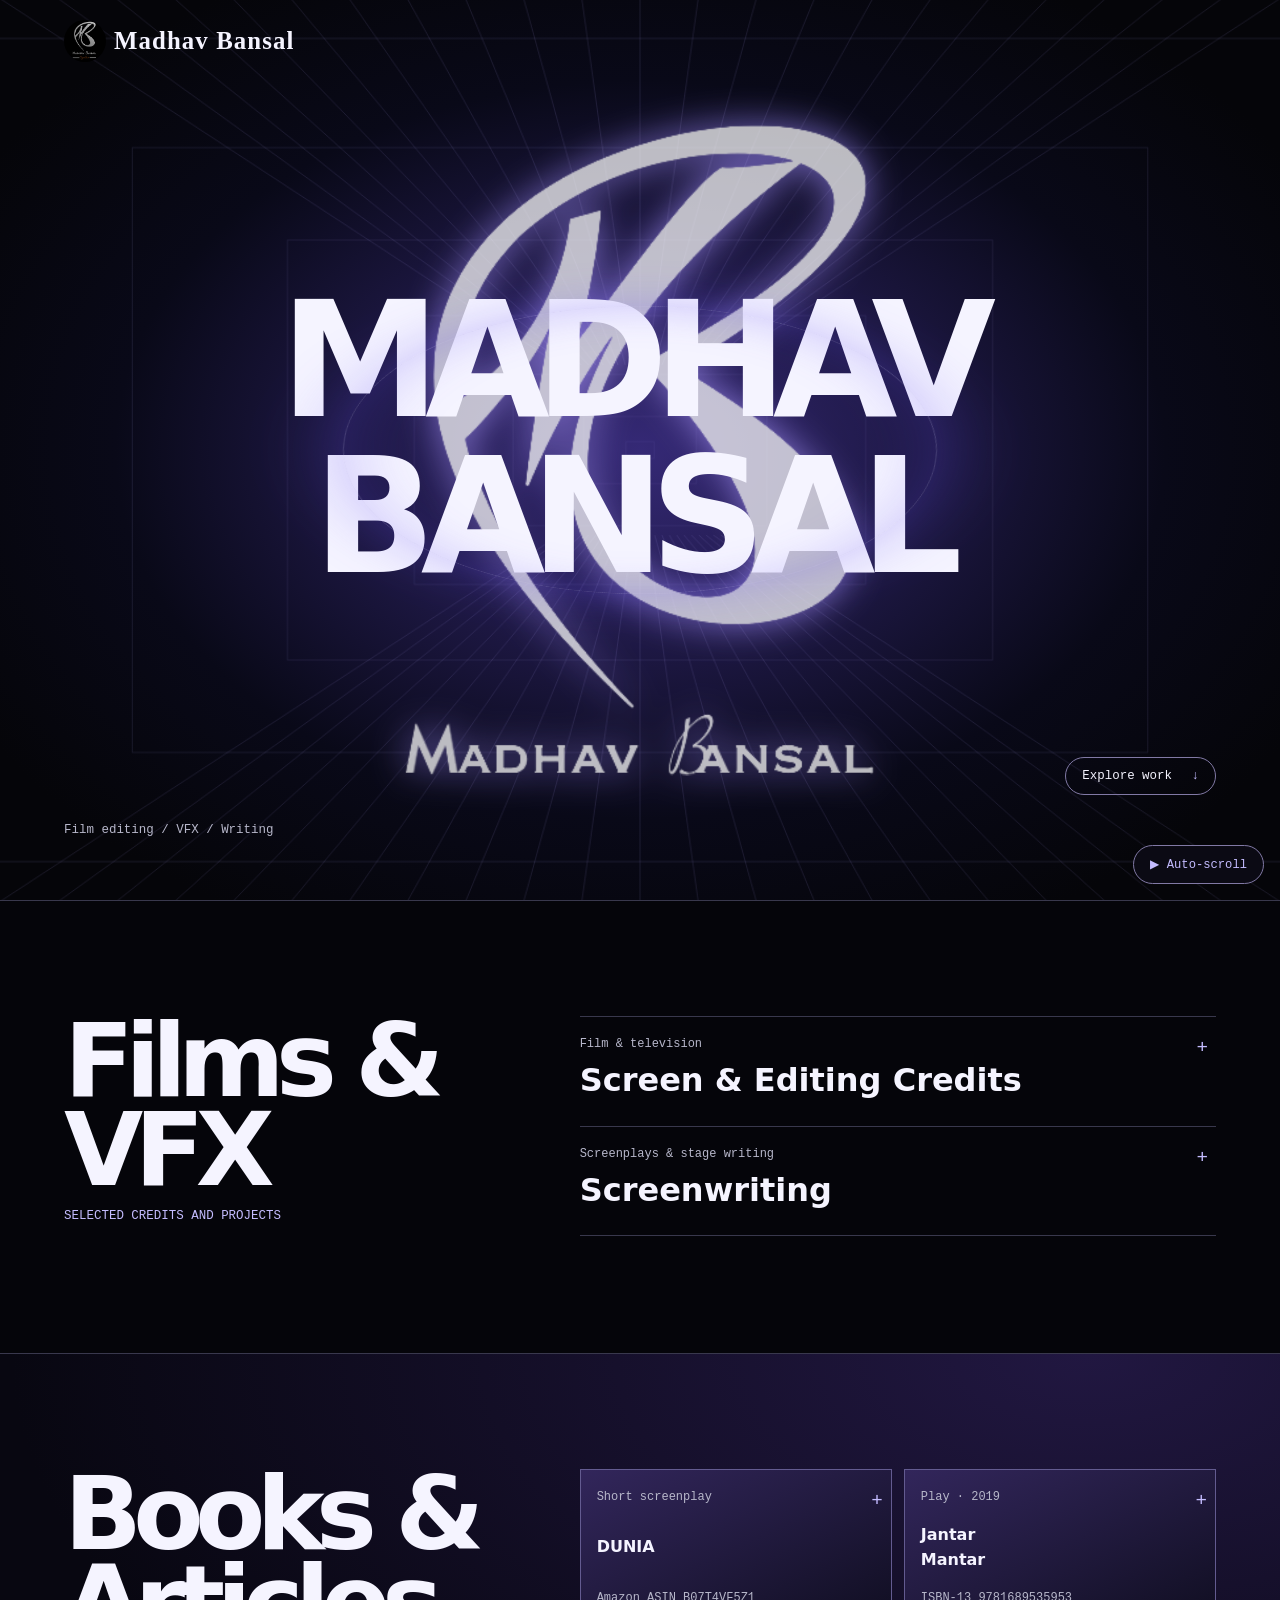
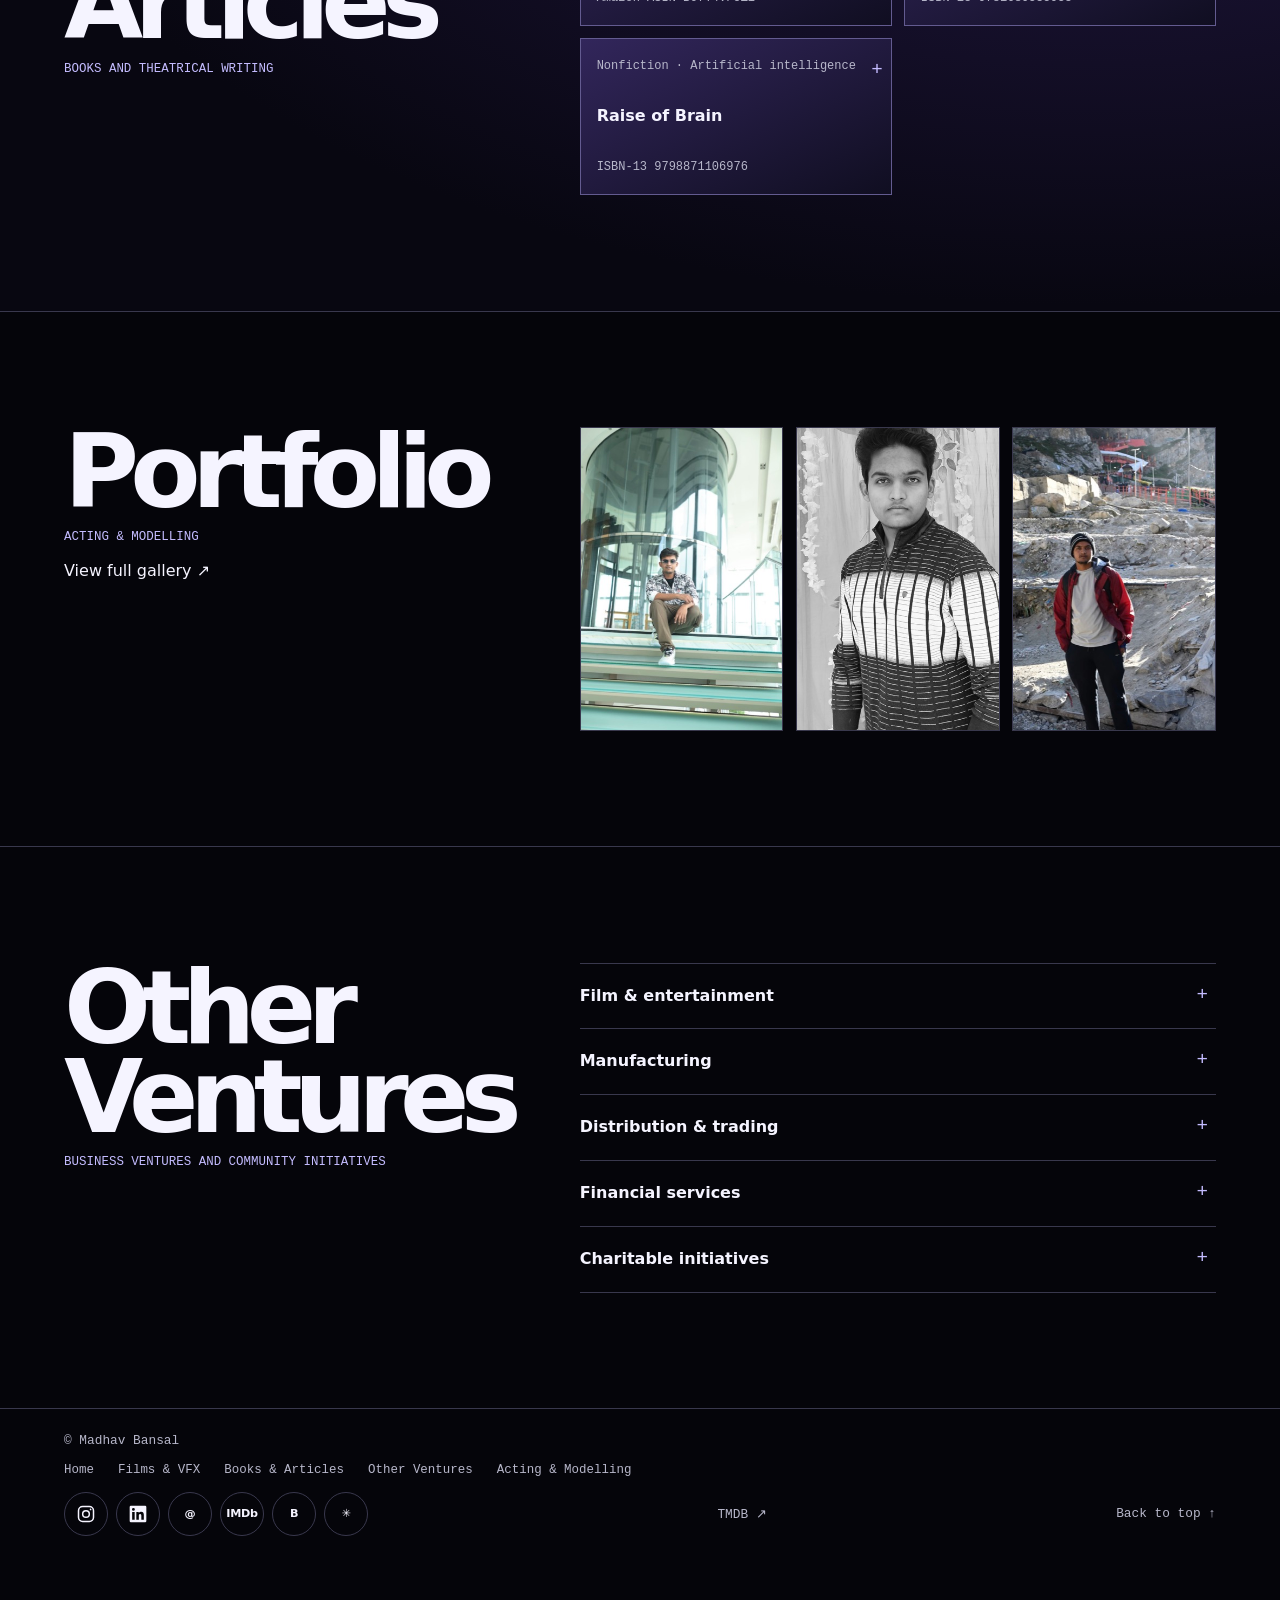
==== commit 03e341da: "Publish redesigned portfolio and photo gallery" ====
--- a/index.html
+++ b/index.html
@@ -1 +1,84 @@
-<!doctype html><html lang="en"><head><meta charset="utf-8"><meta name="viewport" content="width=device-width, initial-scale=1"><meta name="theme-color" content="#10151b"><meta name="description" content="Madhav Bansal is an Indian film editor, visual effects artist, screenwriter and author. Explore selected screen credits, books and professional profiles."><link rel="icon" type="image/webp" href="madhav-bansal-logo.webp"><meta property="og:image" content="madhav-bansal-logo.webp"><title>Madhav Bansal | Film Editor, VFX Artist & Author</title><meta property="og:title" content="Madhav Bansal | Film Editor & Author"><meta property="og:description" content="Official professional portfolio: filmography, writing, books and credits."><meta property="og:type" content="profile"><script type="application/ld+json">{"@context":"https://schema.org","@type":"ProfilePage","mainEntity":{"@type":"Person","name":"Madhav Bansal","description":"Indian film editor, visual effects artist, screenwriter and author","jobTitle":["Film Editor","Visual Effects Artist","Screenwriter","Author"],"sameAs":["https://linktr.ee/madhavbansal999","https://www.imdb.com/name/nm9398041/","https://www.themoviedb.org/person/4322766-madhav-bansal","https://thetvdb.com/people/9118574-madhav-bansal","https://filmfreeway.com/Madhavbansal999?preview=public","https://www.backstage.com/crew/madhavbansal999/","https://www.slated.com/people/108681","https://in.linkedin.com/in/madhavbansal999"]}}</script><style>:root{color-scheme:dark;--bg:#0b1117;--surface:#141d26;--ink:#f4f0e7;--muted:#a9b5bf;--gold:#e6bd79}*{box-sizing:border-box}html{scroll-behavior:smooth}body{margin:0;background:var(--bg);color:var(--ink);font-family:Inter,ui-sans-serif,system-ui,-apple-system,Segoe UI,sans-serif;line-height:1.7}a{color:inherit}header{border-bottom:1px solid #29343d;position:sticky;top:0;background:#0b1117ed;backdrop-filter:blur(14px);z-index:5}.nav{max-width:1100px;margin:auto;padding:16px 24px;display:flex;justify-content:space-between;align-items:center;gap:16px}.brand{font-weight:800;letter-spacing:.09em;text-decoration:none}.navlinks{display:flex;gap:20px;flex-wrap:wrap}.navlinks a{font-size:.88rem;text-decoration:none;color:var(--muted)}.navlinks a:hover,.link:hover{color:var(--gold)}main{max-width:1100px;margin:auto;padding:0 24px}.hero{min-height:610px;display:flex;align-items:center;position:relative;overflow:hidden}.hero:before{content:'';position:absolute;width:430px;height:430px;right:-150px;top:30px;border:1px solid #e6bd7933;border-radius:50%;box-shadow:0 0 0 65px #e6bd7909,0 0 0 140px #e6bd7905}.hero-content{position:relative;max-width:800px}.eyebrow{color:var(--gold);font-size:.78rem;letter-spacing:.25em;text-transform:uppercase;font-weight:700}h1{font-size:clamp(3.8rem,10vw,7.5rem);line-height:.97;letter-spacing:-.07em;margin:20px 0}h2{font-size:clamp(2rem,5vw,3.2rem);letter-spacing:-.04em;line-height:1.1;margin:0 0 20px}.lead{font-size:clamp(1.1rem,2vw,1.35rem);color:var(--muted);max-width:690px}.actions{display:flex;gap:12px;flex-wrap:wrap;margin-top:34px}.btn{display:inline-block;border:1px solid var(--gold);padding:11px 22px;border-radius:4px;text-decoration:none;font-weight:700;font-size:.92rem;background:var(--gold);color:#111820}.btn.secondary{background:transparent;color:var(--ink);border-color:#64727c}.section{padding:80px 0;border-top:1px solid #26313b}.intro{max-width:790px;color:var(--muted);font-size:1.08rem}.grid{display:grid;grid-template-columns:repeat(2,minmax(0,1fr));gap:20px}.card{padding:30px;border:1px solid #2b3741;background:linear-gradient(135deg,#18232d,#101820);border-radius:9px}.card .tag{font-size:.76rem;color:var(--gold);letter-spacing:.12em;text-transform:uppercase}.card h3{font-size:1.5rem;line-height:1.25;margin:12px 0}.card p{color:var(--muted);margin:0 0 14px}.link{color:var(--gold);text-decoration:none;font-weight:650}.profiles{display:grid;grid-template-columns:repeat(3,1fr);gap:12px}.profile{padding:17px 20px;border:1px solid #35414b;border-radius:5px;text-decoration:none;display:flex;justify-content:space-between;gap:8px}.profile:hover{border-color:var(--gold)}footer{padding:35px 24px;text-align:center;color:var(--muted);border-top:1px solid #26313b;font-size:.85rem}.note{font-size:.85rem;color:var(--muted)}@media(max-width:700px){.nav{align-items:flex-start;flex-direction:column}.navlinks{gap:12px}.hero{min-height:540px}.grid,.profiles{grid-template-columns:1fr}.section{padding:58px 0}.card{padding:22px}}.brand{display:flex;align-items:center;gap:12px}.nav-logo{width:56px;height:56px;object-fit:contain;border-radius:6px}.hero-logo{width:clamp(145px,24vw,235px);height:auto;display:block;margin-bottom:20px;mix-blend-mode:screen}.hero{min-height:710px}@media(max-width:700px){.hero{min-height:650px}.nav-logo{width:46px;height:46px}} </style></head><body><header><nav class="nav" aria-label="Main navigation"><a class="brand" href="#home"><img src="madhav-bansal-logo.webp" alt="Madhav Bansal signature logo" class="nav-logo"> <span>MADHAV BANSAL</span></a><div class="navlinks"><a href="#about">About</a><a href="#filmography">Filmography</a><a href="#books">Books</a><a href="#ventures">Ventures</a><a href="#profiles">Profiles</a></div></nav></header><main><section class="hero" id="home"><div class="hero-content"><img class="hero-logo" src="madhav-bansal-logo.webp" alt="Madhav Bansal official silver signature emblem"><div class="eyebrow">Film · Storytelling · Post-production</div><h1>Madhav<br>Bansal<span style="color:var(--gold)">.</span></h1><p class="lead">Indian film editor, visual effects artist, screenwriter and author. Exploring stories through images, editing and the written word.</p><div class="actions"><a class="btn" href="#filmography">Explore work</a><a class="btn secondary" href="https://linktr.ee/madhavbansal999" target="_blank" rel="noopener noreferrer">Official Linktree ↗</a></div></div></section><section class="section" id="about"><div class="eyebrow">01 / Biography</div><h2>About Madhav</h2><p class="intro">Madhav Bansal works across film editing, visual effects, screenwriting and independent publishing. His screen credits include the Indian series <em>Who's Your Daddy?</em> (2020) and the short film <em>Patange</em> (2023). His writing spans screenplays, theatre and books exploring technology and ideas.</p><p class="note">This professional profile intentionally omits private addresses, contact details and personal identifiers.</p></section><section class="section" id="filmography"><div class="eyebrow">02 / Screen credits</div><h2>Selected filmography</h2><div class="grid"><article class="card"><div class="tag">2023 · Short film</div><h3>Patange</h3><p>Editing and visual effects credits.</p><a class="link" href="https://www.imdb.com/name/nm9398041/" target="_blank" rel="noopener noreferrer">View credits ↗</a></article><article class="card"><div class="tag">2020 · Television series</div><h3>Who's Your Daddy?</h3><p>Assistant editing credit.</p><a class="link" href="https://thetvdb.com/people/9118574-madhav-bansal" target="_blank" rel="noopener noreferrer">View TV credits ↗</a></article><article class="card"><div class="tag">Screenwriting</div><h3>Dunia – Circle of World</h3><p>Screenwriting project listed on FilmFreeway.</p><a class="link" href="https://filmfreeway.com/Madhavbansal999?preview=public" target="_blank" rel="noopener noreferrer">View portfolio ↗</a></article><article class="card"><div class="tag">Screenwriting</div><h3>Two Thief</h3><p>Screenwriting project listed on FilmFreeway.</p><a class="link" href="https://filmfreeway.com/Madhavbansal999?preview=public" target="_blank" rel="noopener noreferrer">View portfolio ↗</a></article></div></section><section class="section" id="books"><div class="eyebrow">03 / Publications</div><h2>Books & writing</h2><div class="grid"><article class="card"><div class="tag">2019 · Play</div><h3>Jantar Mantar</h3><p>Published theatrical writing. ISBN 9781689535953.</p><a class="link" href="https://www.goodreads.com/book/show/98944821-jantar-mantar" target="_blank" rel="noopener noreferrer">Goodreads listing ↗</a></article><article class="card"><div class="tag">Nonfiction · Artificial intelligence</div><h3>Raise of Brain: Exploring the Shrewdness</h3><p>A publication about artificial intelligence and its implications. ISBN 9798871106976.</p><a class="link" href="https://www.lulu.com/shop/madhav-bansal-and-madhav-bansal/raise-of-brain/paperback/product-65rk7vm.html" target="_blank" rel="noopener noreferrer">Publisher listing ↗</a></article></div></section><section class="section" id="ventures"><div class="eyebrow">04 / Beyond film</div><h2>Business ventures &amp; social initiatives</h2><p class="intro">Film and entertainment remain my principal professional focus. My broader portfolio also spans manufacturing, trading, financial services, insurance and community initiatives. The brands below are featured in my business portfolio; individual roles and legal affiliations may vary.</p><div class="grid"><article class="card"><div class="tag">Primary focus</div><h3>Film &amp; entertainment</h3><p>Royal Productions, Color Bird Entertainment, Madhav Bansal Signature; screenplay, editing, colour grading, graphics, VFX and compositing.</p></article><article class="card"><div class="tag">Industrial</div><h3>Manufacturing</h3><p>Evergreen Enterprises — plastics, packaging and industrial solutions.</p></article><article class="card"><div class="tag">Commerce</div><h3>Distribution &amp; trading</h3><p>Shree Ji Traders, Saffron, Saffrokol, Wonder Build and Duracare are featured in the portfolio.</p></article><article class="card"><div class="tag">Financial services</div><h3>Money Nest &amp; insurance</h3><p>Financial planning, investment-related services and life, health and general insurance activities.</p></article><article class="card"><div class="tag">Community</div><h3>Charitable initiatives</h3><p>Bhakti Dham Welfare &amp; Charitable Trust, Amarnath Memorial Trust and Samarpan Seva Trust.</p></article></div></section><section class="section" id="profiles"><div class="eyebrow">05 / Official connections</div><h2>Professional profiles</h2><p class="intro">Explore credits, projects and publications across the following public profiles and catalogues.</p><div class="profiles"><a class="profile" href="https://www.imdb.com/name/nm9398041/">IMDb <span>↗</span></a><a class="profile" href="https://www.themoviedb.org/person/4322766-madhav-bansal">TMDB <span>↗</span></a><a class="profile" href="https://thetvdb.com/people/9118574-madhav-bansal">TheTVDB <span>↗</span></a><a class="profile" href="https://filmfreeway.com/Madhavbansal999?preview=public">FilmFreeway <span>↗</span></a><a class="profile" href="https://www.backstage.com/crew/madhavbansal999/">Backstage <span>↗</span></a><a class="profile" href="https://www.slated.com/people/108681">Slated <span>↗</span></a><a class="profile" href="https://in.linkedin.com/in/madhavbansal999">LinkedIn <span>↗</span></a><a class="profile" href="https://www.thriftbooks.com/a/madhav-bansal/5853963/">ThriftBooks <span>↗</span></a><a class="profile" href="https://linktr.ee/madhavbansal999">Linktree <span>↗</span></a></div></section></main><footer>© <span id="year">2026</span> Madhav Bansal · Professional portfolio</footer><script>document.getElementById('year').textContent=new Date().getFullYear()</script></body></html>
+<!doctype html>
+<html lang="en">
+<head>
+<meta charset="utf-8">
+<meta name="viewport" content="width=device-width, initial-scale=1">
+<meta name="description" content="The professional portfolio of Madhav Bansal, film editor, visual effects artist, screenwriter and author.">
+<meta property="og:title" content="Madhav Bansal | Film, VFX & Writing">
+<meta property="og:description" content="Explore Madhav Bansal’s screen credits, books and business ventures.">
+<meta property="og:type" content="website">
+<title>Madhav Bansal | Film, VFX & Writing</title>
+<link rel="icon" href="[data-uri]" type="image/webp">
+<link rel="stylesheet" href="style.css">
+<script src="scene.js" defer></script>
+<script src="auto-scroll.js" defer></script>
+<script src="portfolio-preview.js" defer></script>
+<script src="portfolio-preview.js" defer></script>
+</head>
+<body>
+<a class="skip" href="#main">Skip to content</a>
+<header class="masthead">
+  <a class="wordmark" href="#main"><img src="[data-uri]" width="42" height="42" alt="">Madhav Bansal</a>
+  
+</header>
+<main id="main">
+  <section class="hero" aria-labelledby="name">
+    <canvas class="stage-grid" aria-hidden="true"></canvas>
+    <div class="stage-orbit" aria-hidden="true"></div>
+    <div class="stage-mark" aria-hidden="true"><img src="[data-uri]" width="1080" height="1080" alt=""></div>
+    <h1 id="name"><button class="title-light" type="button" aria-label="Madhav Bansal. Replay title lighting"><span>Madhav</span><span>Bansal</span></button></h1>
+    <p class="stage-caption">Film editing / VFX / Writing</p>
+    <a class="stage-next" href="#screen">Explore work <span aria-hidden="true">↓</span></a>
+  </section>
+  <section class="chapter" id="screen">
+    <div class="section-title"><h2>Films &amp; VFX</h2><p>Selected credits and projects</p></div>
+    <div class="rows">
+      <details name="screen-credits">
+        <summary><small>Film &amp; television</small><strong>Screen &amp; Editing Credits</strong></summary>
+        <div class="detail-body">
+          <ul>
+            <li>Patange</li>
+            <li>Who's Your Daddy</li>
+          </ul>
+          <a href="https://www.imdb.com/name/nm9398041/">IMDb ↗</a>
+        </div>
+      </details>
+      <details name="screen-credits">
+        <summary><small>Screenplays &amp; stage writing</small><strong>Screenwriting</strong></summary>
+        <div class="detail-body">
+          <ul>
+            <li>Dunia – Circle of World</li>
+            <li>Two Thief</li>
+          </ul>
+          <a href="https://filmfreeway.com/Madhavbansal999">View writing credits on FilmFreeway ↗</a>
+        </div>
+      </details>
+    </div>
+  </section>
+  <section class="chapter writing" id="writing">
+    <div class="section-title"><h2>Books &amp; Articles</h2><p>Books and theatrical writing</p></div>
+    <div class="books">
+      <details name="books"><summary><small>Short screenplay</small><strong>DUNIA</strong><small>Amazon ASIN B07T4VF5Z1</small></summary><div class="detail-body"><a href="https://www.amazon.in/dp/B07T4VF5Z1">Amazon listing ↗</a></div></details>
+      <details name="books"><summary><small>Play · 2019</small><strong>Jantar<br>Mantar</strong><small>ISBN-13 9781689535953</small></summary><div class="detail-body"><a href="https://www.goodreads.com/book/show/98944821-jantar-mantar">Goodreads ↗</a></div></details>
+      <details name="books"><summary><small>Nonfiction · Artificial intelligence</small><strong>Raise of Brain</strong><small>ISBN-13 9798871106976</small></summary><div class="detail-body"><a href="https://www.lulu.com/shop/madhav-bansal-and-madhav-bansal/raise-of-brain/paperback/product-65rk7vm.html">Publisher listing ↗</a></div></details>
+    </div>
+  </section>
+  <section class="chapter portfolio-preview" id="portfolio" aria-labelledby="portfolio-heading">
+    <div class="section-title"><h2 id="portfolio-heading">Portfolio</h2><p>Acting &amp; Modelling</p><a href="acting-modelling.html#photos">View full gallery ↗</a></div>
+    <div class="portfolio-photos"><a href="acting-modelling.html#photos"><img src="[data-uri]" alt="View Acting &amp; Modelling portfolio photo 1" loading="lazy"></a><a href="acting-modelling.html#photos"><img src="[data-uri]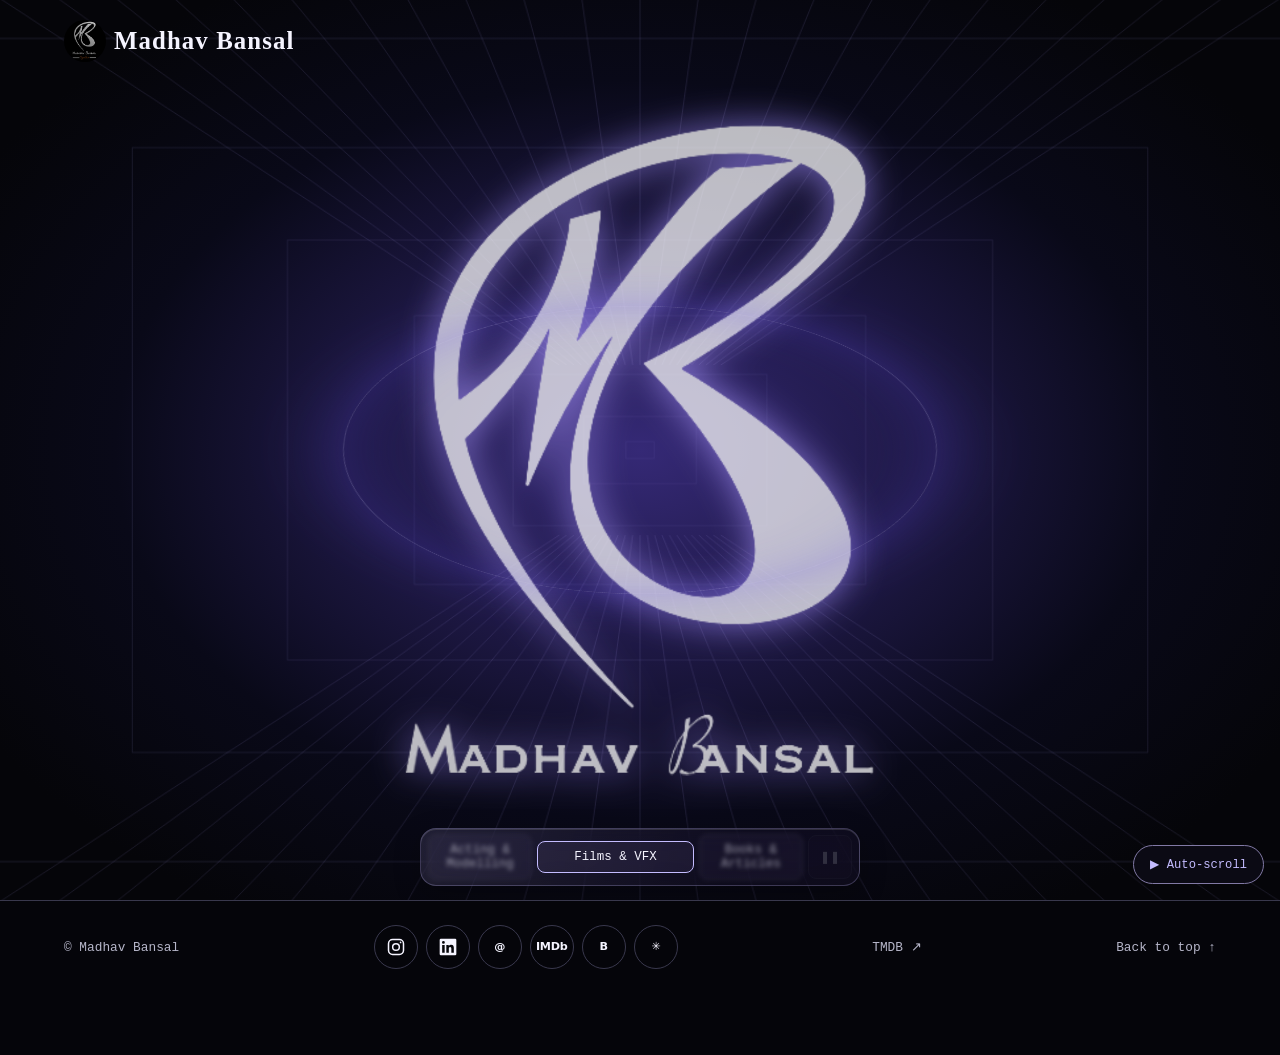
==== commit dc3900a0: "Publish dedicated portfolio pages and homepage motion" ====
--- a/index.html
+++ b/index.html
@@ -12,8 +12,6 @@
 <link rel="stylesheet" href="style.css">
 <script src="scene.js" defer></script>
 <script src="auto-scroll.js" defer></script>
-<script src="portfolio-preview.js" defer></script>
-<script src="portfolio-preview.js" defer></script>
 </head>
 <body>
 <a class="skip" href="#main">Skip to content</a>
@@ -22,63 +20,15 @@
   
 </header>
 <main id="main">
-  <section class="hero" aria-labelledby="name">
+  <section class="hero" aria-label="Madhav Bansal">
     <canvas class="stage-grid" aria-hidden="true"></canvas>
     <div class="stage-orbit" aria-hidden="true"></div>
     <div class="stage-mark" aria-hidden="true"><img src="[data-uri]" width="1080" height="1080" alt=""></div>
-    <h1 id="name"><button class="title-light" type="button" aria-label="Madhav Bansal. Replay title lighting"><span>Madhav</span><span>Bansal</span></button></h1>
-    <p class="stage-caption">Film editing / VFX / Writing</p>
-    <a class="stage-next" href="#screen">Explore work <span aria-hidden="true">↓</span></a>
-  </section>
-  <section class="chapter" id="screen">
-    <div class="section-title"><h2>Films &amp; VFX</h2><p>Selected credits and projects</p></div>
-    <div class="rows">
-      <details name="screen-credits">
-        <summary><small>Film &amp; television</small><strong>Screen &amp; Editing Credits</strong></summary>
-        <div class="detail-body">
-          <ul>
-            <li>Patange</li>
-            <li>Who's Your Daddy</li>
-          </ul>
-          <a href="https://www.imdb.com/name/nm9398041/">IMDb ↗</a>
-        </div>
-      </details>
-      <details name="screen-credits">
-        <summary><small>Screenplays &amp; stage writing</small><strong>Screenwriting</strong></summary>
-        <div class="detail-body">
-          <ul>
-            <li>Dunia – Circle of World</li>
-            <li>Two Thief</li>
-          </ul>
-          <a href="https://filmfreeway.com/Madhavbansal999">View writing credits on FilmFreeway ↗</a>
-        </div>
-      </details>
-    </div>
-  </section>
-  <section class="chapter writing" id="writing">
-    <div class="section-title"><h2>Books &amp; Articles</h2><p>Books and theatrical writing</p></div>
-    <div class="books">
-      <details name="books"><summary><small>Short screenplay</small><strong>DUNIA</strong><small>Amazon ASIN B07T4VF5Z1</small></summary><div class="detail-body"><a href="https://www.amazon.in/dp/B07T4VF5Z1">Amazon listing ↗</a></div></details>
-      <details name="books"><summary><small>Play · 2019</small><strong>Jantar<br>Mantar</strong><small>ISBN-13 9781689535953</small></summary><div class="detail-body"><a href="https://www.goodreads.com/book/show/98944821-jantar-mantar">Goodreads ↗</a></div></details>
-      <details name="books"><summary><small>Nonfiction · Artificial intelligence</small><strong>Raise of Brain</strong><small>ISBN-13 9798871106976</small></summary><div class="detail-body"><a href="https://www.lulu.com/shop/madhav-bansal-and-madhav-bansal/raise-of-brain/paperback/product-65rk7vm.html">Publisher listing ↗</a></div></details>
-    </div>
-  </section>
-  <section class="chapter portfolio-preview" id="portfolio" aria-labelledby="portfolio-heading">
-    <div class="section-title"><h2 id="portfolio-heading">Portfolio</h2><p>Acting &amp; Modelling</p><a href="acting-modelling.html#photos">View full gallery ↗</a></div>
-    <div class="portfolio-photos"><a href="acting-modelling.html#photos"><img src="[data-uri]" alt="View Acting &amp; Modelling portfolio photo 1" loading="lazy"></a><a href="acting-modelling.html#photos"><img src="[data-uri]" alt="View Acting &amp; Modelling portfolio photo 2" loading="lazy"></a><a href="acting-modelling.html#photos"><img src="[data-uri]